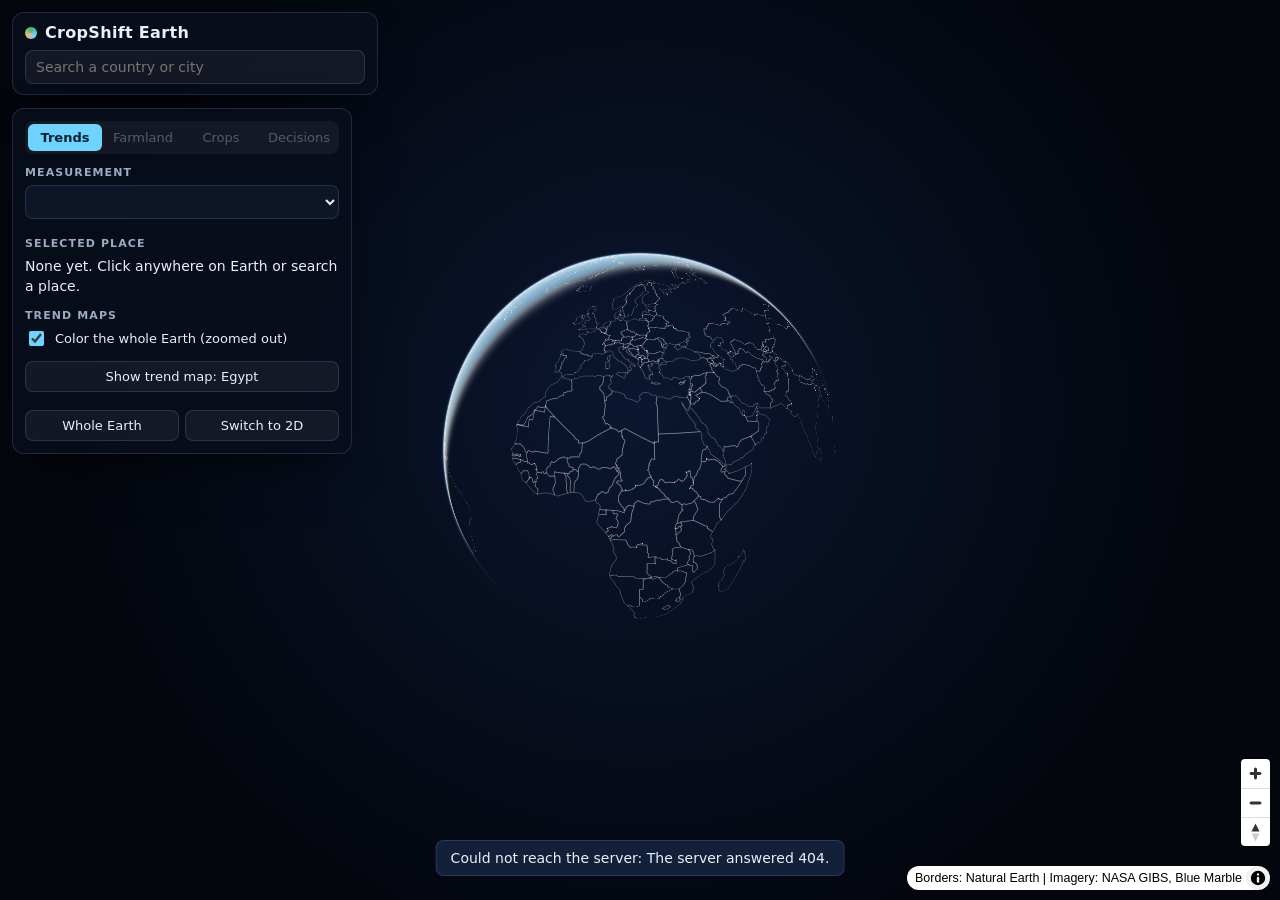
==== app/index.html @ 69df0ec7 "Follow the team plan: trend maps for any country and the whole Earth Contract v0.3 DRAFT (for lane A" ====
<!doctype html>
<html lang="en">
<head>
  <meta charset="utf-8" />
  <meta name="viewport" content="width=device-width, initial-scale=1, viewport-fit=cover" />
  <title>CropShift Earth</title>
  <link rel="stylesheet" href="vendor/maplibre-gl.css" />
  <link rel="stylesheet" href="style.css" />
</head>
<body>
  <div id="globe" aria-label="Interactive globe"></div>

  <header id="topbar" class="glass">
    <div class="brand"><span class="mark" aria-hidden="true"></span>CropShift Earth</div>
    <div class="search">
      <label for="search-input" class="sr-only">Search a country or city</label>
      <input id="search-input" type="search" placeholder="Search a country or city" autocomplete="off" role="combobox"
             aria-expanded="false" aria-controls="search-list" />
      <ul id="search-list" role="listbox" hidden></ul>
    </div>
  </header>

  <aside id="sidebar" class="glass">
    <nav class="tabs" role="tablist" aria-label="Modes">
      <button role="tab" aria-selected="true" id="tab-trends">Trends</button>
      <button role="tab" aria-selected="false" disabled title="Coming soon">Farmland</button>
      <button role="tab" aria-selected="false" disabled title="Coming soon">Crops</button>
      <button role="tab" aria-selected="false" disabled title="Coming soon">Decisions</button>
    </nav>

    <section class="block">
      <label for="var-select" class="label">Measurement</label>
      <select id="var-select"></select>
      <p id="var-definition" class="definition"></p>
    </section>

    <section class="block">
      <div class="label">Selected place</div>
      <p id="selection-text" class="selection">None yet. Click anywhere on Earth or search a place.</p>
    </section>

    <section class="block">
      <div class="label">Trend maps</div>
      <label class="check"><input type="checkbox" id="world-toggle" checked /> Color the whole Earth (zoomed out)</label>
      <p id="world-note" class="note"></p>
      <button id="region-toggle" class="btn wide">Show trend map: Egypt</button>
      <p id="region-note" class="note"></p>
      <div id="legend" hidden></div>
    </section>

    <div class="toolbar">
      <button id="btn-home" class="btn">Whole Earth</button>
      <button id="btn-proj" class="btn">Switch to 2D</button>
    </div>
  </aside>

  <section id="panel" class="glass" aria-live="polite" hidden></section>

  <div id="toast" role="status" hidden></div>

  <script src="vendor/maplibre-gl.js"></script>
  <script src="vendor/plotly.min.js"></script>
  <script src="vendor/polygon-clipping.umd.min.js"></script>
  <script type="module" src="js/main.js"></script>
</body>
</html>
---- app/vendor/maplibre-gl.css ----
.maplibregl-map{font:12px/20px Helvetica Neue,Arial,Helvetica,sans-serif;overflow:hidden;position:relative;-webkit-tap-highlight-color:rgb(0 0 0/0)}.maplibregl-canvas{left:0;position:absolute;top:0}.maplibregl-map:fullscreen{height:100%;width:100%}.maplibregl-ctrl-group button.maplibregl-ctrl-compass{touch-action:none}.maplibregl-canvas-container.maplibregl-interactive,.maplibregl-ctrl-group button.maplibregl-ctrl-compass{cursor:grab;-webkit-user-select:none;-moz-user-select:none;user-select:none}.maplibregl-canvas-container.maplibregl-interactive.maplibregl-track-pointer{cursor:pointer}.maplibregl-canvas-container.maplibregl-interactive:active,.maplibregl-ctrl-group button.maplibregl-ctrl-compass:active{cursor:grabbing}.maplibregl-canvas-container.maplibregl-touch-zoom-rotate,.maplibregl-canvas-container.maplibregl-touch-zoom-rotate .maplibregl-canvas{touch-action:pan-x pan-y}.maplibregl-canvas-container.maplibregl-touch-drag-pan,.maplibregl-canvas-container.maplibregl-touch-drag-pan .maplibregl-canvas{touch-action:pinch-zoom}.maplibregl-canvas-container.maplibregl-touch-zoom-rotate.maplibregl-touch-drag-pan,.maplibregl-canvas-container.maplibregl-touch-zoom-rotate.maplibregl-touch-drag-pan .maplibregl-canvas{touch-action:none}.maplibregl-canvas-container.maplibregl-touch-drag-pan.maplibregl-cooperative-gestures,.maplibregl-canvas-container.maplibregl-touch-drag-pan.maplibregl-cooperative-gestures .maplibregl-canvas{touch-action:pan-x pan-y}.maplibregl-ctrl-bottom-left,.maplibregl-ctrl-bottom-right,.maplibregl-ctrl-top-left,.maplibregl-ctrl-top-right{pointer-events:none;position:absolute;z-index:2}.maplibregl-ctrl-top-left{left:0;top:0}.maplibregl-ctrl-top-right{right:0;top:0}.maplibregl-ctrl-bottom-left{bottom:0;left:0}.maplibregl-ctrl-bottom-right{bottom:0;right:0}.maplibregl-ctrl{clear:both;pointer-events:auto;transform:translate(0)}.maplibregl-ctrl-top-left .maplibregl-ctrl{float:left;margin:10px 0 0 10px}.maplibregl-ctrl-top-right .maplibregl-ctrl{float:right;margin:10px 10px 0 0}.maplibregl-ctrl-bottom-left .maplibregl-ctrl{float:left;margin:0 0 10px 10px}.maplibregl-ctrl-bottom-right .maplibregl-ctrl{float:right;margin:0 10px 10px 0}.maplibregl-ctrl-group{background:#fff;border-radius:4px}.maplibregl-ctrl-group:not(:empty){box-shadow:0 0 0 2px rgba(0,0,0,.1)}@media (forced-colors:active){.maplibregl-ctrl-group:not(:empty){box-shadow:0 0 0 2px ButtonText}}.maplibregl-ctrl-group button{background-color:transparent;border:0;box-sizing:border-box;cursor:pointer;display:block;height:29px;outline:none;padding:0;width:29px}.maplibregl-ctrl-group button+button{border-top:1px solid #ddd}.maplibregl-ctrl button .maplibregl-ctrl-icon{background-position:50%;background-repeat:no-repeat;display:block;height:100%;width:100%}@media (forced-colors:active){.maplibregl-ctrl-icon{background-color:transparent}.maplibregl-ctrl-group button+button{border-top:1px solid ButtonText}}.maplibregl-ctrl button::-moz-focus-inner{border:0;padding:0}.maplibregl-ctrl-attrib-button:focus,.maplibregl-ctrl-group button:focus{box-shadow:0 0 2px 2px #0096ff}.maplibregl-ctrl button:disabled{cursor:not-allowed}.maplibregl-ctrl button:disabled .maplibregl-ctrl-icon{opacity:.25}@media (hover:hover){.maplibregl-ctrl button:not(:disabled):hover{background-color:rgb(0 0 0/5%)}}.maplibregl-ctrl button:not(:disabled):active{background-color:rgb(0 0 0/5%)}.maplibregl-ctrl-group button:focus:focus-visible{box-shadow:0 0 2px 2px #0096ff}.maplibregl-ctrl-group button:focus:not(:focus-visible){box-shadow:none}.maplibregl-ctrl-group button:focus:first-child{border-radius:4px 4px 0 0}.maplibregl-ctrl-group button:focus:last-child{border-radius:0 0 4px 4px}.maplibregl-ctrl-group button:focus:only-child{border-radius:inherit}.maplibregl-ctrl button.maplibregl-ctrl-zoom-out .maplibregl-ctrl-icon{background-image:url("data:image/svg+xml;charset=utf-8,%3Csvg xmlns='http://www.w3.org/2000/svg' width='29' height='29' fill='%23333' viewBox='0 0 29 29'%3E%3Cpath d='M10 13c-.75 0-1.5.75-1.5 1.5S9.25 16 10 16h9c.75 0 1.5-.75 1.5-1.5S19.75 13 19 13z'/%3E%3C/svg%3E")}.maplibregl-ctrl button.maplibregl-ctrl-zoom-in .maplibregl-ctrl-icon{background-image:url("data:image/svg+xml;charset=utf-8,%3Csvg xmlns='http://www.w3.org/2000/svg' width='29' height='29' fill='%23333' viewBox='0 0 29 29'%3E%3Cpath d='M14.5 8.5c-.75 0-1.5.75-1.5 1.5v3h-3c-.75 0-1.5.75-1.5 1.5S9.25 16 10 16h3v3c0 .75.75 1.5 1.5 1.5S16 19.75 16 19v-3h3c.75 0 1.5-.75 1.5-1.5S19.75 13 19 13h-3v-3c0-.75-.75-1.5-1.5-1.5'/%3E%3C/svg%3E")}@media (forced-colors:active){.maplibregl-ctrl button.maplibregl-ctrl-zoom-out .maplibregl-ctrl-icon{background-image:url("data:image/svg+xml;charset=utf-8,%3Csvg xmlns='http://www.w3.org/2000/svg' width='29' height='29' fill='%23fff' viewBox='0 0 29 29'%3E%3Cpath d='M10 13c-.75 0-1.5.75-1.5 1.5S9.25 16 10 16h9c.75 0 1.5-.75 1.5-1.5S19.75 13 19 13z'/%3E%3C/svg%3E")}.maplibregl-ctrl button.maplibregl-ctrl-zoom-in .maplibregl-ctrl-icon{background-image:url("data:image/svg+xml;charset=utf-8,%3Csvg xmlns='http://www.w3.org/2000/svg' width='29' height='29' fill='%23fff' viewBox='0 0 29 29'%3E%3Cpath d='M14.5 8.5c-.75 0-1.5.75-1.5 1.5v3h-3c-.75 0-1.5.75-1.5 1.5S9.25 16 10 16h3v3c0 .75.75 1.5 1.5 1.5S16 19.75 16 19v-3h3c.75 0 1.5-.75 1.5-1.5S19.75 13 19 13h-3v-3c0-.75-.75-1.5-1.5-1.5'/%3E%3C/svg%3E")}}@media (forced-colors:active) and (prefers-color-scheme:light){.maplibregl-ctrl button.maplibregl-ctrl-zoom-out .maplibregl-ctrl-icon{background-image:url("data:image/svg+xml;charset=utf-8,%3Csvg xmlns='http://www.w3.org/2000/svg' width='29' height='29' viewBox='0 0 29 29'%3E%3Cpath d='M10 13c-.75 0-1.5.75-1.5 1.5S9.25 16 10 16h9c.75 0 1.5-.75 1.5-1.5S19.75 13 19 13z'/%3E%3C/svg%3E")}.maplibregl-ctrl button.maplibregl-ctrl-zoom-in .maplibregl-ctrl-icon{background-image:url("data:image/svg+xml;charset=utf-8,%3Csvg xmlns='http://www.w3.org/2000/svg' width='29' height='29' viewBox='0 0 29 29'%3E%3Cpath d='M14.5 8.5c-.75 0-1.5.75-1.5 1.5v3h-3c-.75 0-1.5.75-1.5 1.5S9.25 16 10 16h3v3c0 .75.75 1.5 1.5 1.5S16 19.75 16 19v-3h3c.75 0 1.5-.75 1.5-1.5S19.75 13 19 13h-3v-3c0-.75-.75-1.5-1.5-1.5'/%3E%3C/svg%3E")}}.maplibregl-ctrl button.maplibregl-ctrl-fullscreen .maplibregl-ctrl-icon{background-image:url("data:image/svg+xml;charset=utf-8,%3Csvg xmlns='http://www.w3.org/2000/svg' width='29' height='29' fill='%23333' viewBox='0 0 29 29'%3E%3Cpath d='M24 16v5.5c0 1.75-.75 2.5-2.5 2.5H16v-1l3-1.5-4-5.5 1-1 5.5 4 1.5-3zM6 16l1.5 3 5.5-4 1 1-4 5.5 3 1.5v1H7.5C5.75 24 5 23.25 5 21.5V16zm7-11v1l-3 1.5 4 5.5-1 1-5.5-4L6 13H5V7.5C5 5.75 5.75 5 7.5 5zm11 2.5c0-1.75-.75-2.5-2.5-2.5H16v1l3 1.5-4 5.5 1 1 5.5-4 1.5 3h1z'/%3E%3C/svg%3E")}.maplibregl-ctrl button.maplibregl-ctrl-shrink .maplibregl-ctrl-icon{background-image:url("data:image/svg+xml;charset=utf-8,%3Csvg xmlns='http://www.w3.org/2000/svg' width='29' height='29' viewBox='0 0 29 29'%3E%3Cpath d='M18.5 16c-1.75 0-2.5.75-2.5 2.5V24h1l1.5-3 5.5 4 1-1-4-5.5 3-1.5v-1zM13 18.5c0-1.75-.75-2.5-2.5-2.5H5v1l3 1.5L4 24l1 1 5.5-4 1.5 3h1zm3-8c0 1.75.75 2.5 2.5 2.5H24v-1l-3-1.5L25 5l-1-1-5.5 4L17 5h-1zM10.5 13c1.75 0 2.5-.75 2.5-2.5V5h-1l-1.5 3L5 4 4 5l4 5.5L5 12v1z'/%3E%3C/svg%3E")}@media (forced-colors:active){.maplibregl-ctrl button.maplibregl-ctrl-fullscreen .maplibregl-ctrl-icon{background-image:url("data:image/svg+xml;charset=utf-8,%3Csvg xmlns='http://www.w3.org/2000/svg' width='29' height='29' fill='%23fff' viewBox='0 0 29 29'%3E%3Cpath d='M24 16v5.5c0 1.75-.75 2.5-2.5 2.5H16v-1l3-1.5-4-5.5 1-1 5.5 4 1.5-3zM6 16l1.5 3 5.5-4 1 1-4 5.5 3 1.5v1H7.5C5.75 24 5 23.25 5 21.5V16zm7-11v1l-3 1.5 4 5.5-1 1-5.5-4L6 13H5V7.5C5 5.75 5.75 5 7.5 5zm11 2.5c0-1.75-.75-2.5-2.5-2.5H16v1l3 1.5-4 5.5 1 1 5.5-4 1.5 3h1z'/%3E%3C/svg%3E")}.maplibregl-ctrl button.maplibregl-ctrl-shrink .maplibregl-ctrl-icon{background-image:url("data:image/svg+xml;charset=utf-8,%3Csvg xmlns='http://www.w3.org/2000/svg' width='29' height='29' fill='%23fff' viewBox='0 0 29 29'%3E%3Cpath d='M18.5 16c-1.75 0-2.5.75-2.5 2.5V24h1l1.5-3 5.5 4 1-1-4-5.5 3-1.5v-1zM13 18.5c0-1.75-.75-2.5-2.5-2.5H5v1l3 1.5L4 24l1 1 5.5-4 1.5 3h1zm3-8c0 1.75.75 2.5 2.5 2.5H24v-1l-3-1.5L25 5l-1-1-5.5 4L17 5h-1zM10.5 13c1.75 0 2.5-.75 2.5-2.5V5h-1l-1.5 3L5 4 4 5l4 5.5L5 12v1z'/%3E%3C/svg%3E")}}@media (forced-colors:active) and (prefers-color-scheme:light){.maplibregl-ctrl button.maplibregl-ctrl-fullscreen .maplibregl-ctrl-icon{background-image:url("data:image/svg+xml;charset=utf-8,%3Csvg xmlns='http://www.w3.org/2000/svg' width='29' height='29' viewBox='0 0 29 29'%3E%3Cpath d='M24 16v5.5c0 1.75-.75 2.5-2.5 2.5H16v-1l3-1.5-4-5.5 1-1 5.5 4 1.5-3zM6 16l1.5 3 5.5-4 1 1-4 5.5 3 1.5v1H7.5C5.75 24 5 23.25 5 21.5V16zm7-11v1l-3 1.5 4 5.5-1 1-5.5-4L6 13H5V7.5C5 5.75 5.75 5 7.5 5zm11 2.5c0-1.75-.75-2.5-2.5-2.5H16v1l3 1.5-4 5.5 1 1 5.5-4 1.5 3h1z'/%3E%3C/svg%3E")}.maplibregl-ctrl button.maplibregl-ctrl-shrink .maplibregl-ctrl-icon{background-image:url("data:image/svg+xml;charset=utf-8,%3Csvg xmlns='http://www.w3.org/2000/svg' width='29' height='29' viewBox='0 0 29 29'%3E%3Cpath d='M18.5 16c-1.75 0-2.5.75-2.5 2.5V24h1l1.5-3 5.5 4 1-1-4-5.5 3-1.5v-1zM13 18.5c0-1.75-.75-2.5-2.5-2.5H5v1l3 1.5L4 24l1 1 5.5-4 1.5 3h1zm3-8c0 1.75.75 2.5 2.5 2.5H24v-1l-3-1.5L25 5l-1-1-5.5 4L17 5h-1zM10.5 13c1.75 0 2.5-.75 2.5-2.5V5h-1l-1.5 3L5 4 4 5l4 5.5L5 12v1z'/%3E%3C/svg%3E")}}.maplibregl-ctrl button.maplibregl-ctrl-compass .maplibregl-ctrl-icon{background-image:url("data:image/svg+xml;charset=utf-8,%3Csvg xmlns='http://www.w3.org/2000/svg' width='29' height='29' fill='%23333' viewBox='0 0 29 29'%3E%3Cpath d='m10.5 14 4-8 4 8z'/%3E%3Cpath fill='%23ccc' d='m10.5 16 4 8 4-8z'/%3E%3C/svg%3E")}@media (forced-colors:active){.maplibregl-ctrl button.maplibregl-ctrl-compass .maplibregl-ctrl-icon{background-image:url("data:image/svg+xml;charset=utf-8,%3Csvg xmlns='http://www.w3.org/2000/svg' width='29' height='29' fill='%23fff' viewBox='0 0 29 29'%3E%3Cpath d='m10.5 14 4-8 4 8z'/%3E%3Cpath fill='%23ccc' d='m10.5 16 4 8 4-8z'/%3E%3C/svg%3E")}}@media (forced-colors:active) and (prefers-color-scheme:light){.maplibregl-ctrl button.maplibregl-ctrl-compass .maplibregl-ctrl-icon{background-image:url("data:image/svg+xml;charset=utf-8,%3Csvg xmlns='http://www.w3.org/2000/svg' width='29' height='29' viewBox='0 0 29 29'%3E%3Cpath d='m10.5 14 4-8 4 8z'/%3E%3Cpath fill='%23ccc' d='m10.5 16 4 8 4-8z'/%3E%3C/svg%3E")}}.maplibregl-ctrl button.maplibregl-ctrl-globe .maplibregl-ctrl-icon{background-image:url("data:image/svg+xml;charset=utf-8,%3Csvg xmlns='http://www.w3.org/2000/svg' width='22' height='22' fill='none' stroke='%23333' viewBox='0 0 22 22'%3E%3Ccircle cx='11' cy='11' r='8.5'/%3E%3Cpath d='M17.5 11c0 4.819-3.02 8.5-6.5 8.5S4.5 15.819 4.5 11 7.52 2.5 11 2.5s6.5 3.681 6.5 8.5Z'/%3E%3Cpath d='M13.5 11c0 2.447-.331 4.64-.853 6.206-.262.785-.562 1.384-.872 1.777-.314.399-.58.517-.775.517s-.461-.118-.775-.517c-.31-.393-.61-.992-.872-1.777C8.831 15.64 8.5 13.446 8.5 11s.331-4.64.853-6.206c.262-.785.562-1.384.872-1.777.314-.399.58-.517.775-.517s.461.118.775.517c.31.393.61.992.872 1.777.522 1.565.853 3.76.853 6.206Z'/%3E%3Cpath d='M11 7.5c-1.909 0-3.622-.166-4.845-.428-.616-.132-1.08-.283-1.379-.434a1.3 1.3 0 0 1-.224-.138q.07-.058.224-.138c.299-.151.763-.302 1.379-.434C7.378 5.666 9.091 5.5 11 5.5s3.622.166 4.845.428c.616.132 1.08.283 1.379.434.105.053.177.1.224.138q-.07.058-.224.138c-.299.151-.763.302-1.379.434-1.223.262-2.936.428-4.845.428ZM4.486 6.436ZM11 16.5c-1.909 0-3.622-.166-4.845-.428-.616-.132-1.08-.283-1.379-.434a1.3 1.3 0 0 1-.224-.138 1.3 1.3 0 0 1 .224-.138c.299-.151.763-.302 1.379-.434C7.378 14.666 9.091 14.5 11 14.5s3.622.166 4.845.428c.616.132 1.08.283 1.379.434.105.053.177.1.224.138a1.3 1.3 0 0 1-.224.138c-.299.151-.763.302-1.379.434-1.223.262-2.936.428-4.845.428Zm-6.514-1.064ZM11 12.5c-2.46 0-4.672-.222-6.255-.574-.796-.177-1.406-.38-1.805-.59a1.5 1.5 0 0 1-.39-.272.3.3 0 0 1-.047-.064.3.3 0 0 1 .048-.064c.066-.073.189-.167.389-.272.399-.21 1.009-.413 1.805-.59C6.328 9.722 8.54 9.5 11 9.5s4.672.222 6.256.574c.795.177 1.405.38 1.804.59.2.105.323.2.39.272a.3.3 0 0 1 .047.064.3.3 0 0 1-.048.064 1.4 1.4 0 0 1-.389.272c-.399.21-1.009.413-1.804.59-1.584.352-3.796.574-6.256.574Zm-8.501-1.51v.002zm0 .018v.002zm17.002.002v-.002zm0-.018v-.002z'/%3E%3C/svg%3E")}.maplibregl-ctrl button.maplibregl-ctrl-globe-enabled .maplibregl-ctrl-icon{background-image:url("data:image/svg+xml;charset=utf-8,%3Csvg xmlns='http://www.w3.org/2000/svg' width='22' height='22' fill='none' stroke='%2333b5e5' viewBox='0 0 22 22'%3E%3Ccircle cx='11' cy='11' r='8.5'/%3E%3Cpath d='M17.5 11c0 4.819-3.02 8.5-6.5 8.5S4.5 15.819 4.5 11 7.52 2.5 11 2.5s6.5 3.681 6.5 8.5Z'/%3E%3Cpath d='M13.5 11c0 2.447-.331 4.64-.853 6.206-.262.785-.562 1.384-.872 1.777-.314.399-.58.517-.775.517s-.461-.118-.775-.517c-.31-.393-.61-.992-.872-1.777C8.831 15.64 8.5 13.446 8.5 11s.331-4.64.853-6.206c.262-.785.562-1.384.872-1.777.314-.399.58-.517.775-.517s.461.118.775.517c.31.393.61.992.872 1.777.522 1.565.853 3.76.853 6.206Z'/%3E%3Cpath d='M11 7.5c-1.909 0-3.622-.166-4.845-.428-.616-.132-1.08-.283-1.379-.434a1.3 1.3 0 0 1-.224-.138q.07-.058.224-.138c.299-.151.763-.302 1.379-.434C7.378 5.666 9.091 5.5 11 5.5s3.622.166 4.845.428c.616.132 1.08.283 1.379.434.105.053.177.1.224.138q-.07.058-.224.138c-.299.151-.763.302-1.379.434-1.223.262-2.936.428-4.845.428ZM4.486 6.436ZM11 16.5c-1.909 0-3.622-.166-4.845-.428-.616-.132-1.08-.283-1.379-.434a1.3 1.3 0 0 1-.224-.138 1.3 1.3 0 0 1 .224-.138c.299-.151.763-.302 1.379-.434C7.378 14.666 9.091 14.5 11 14.5s3.622.166 4.845.428c.616.132 1.08.283 1.379.434.105.053.177.1.224.138a1.3 1.3 0 0 1-.224.138c-.299.151-.763.302-1.379.434-1.223.262-2.936.428-4.845.428Zm-6.514-1.064ZM11 12.5c-2.46 0-4.672-.222-6.255-.574-.796-.177-1.406-.38-1.805-.59a1.5 1.5 0 0 1-.39-.272.3.3 0 0 1-.047-.064.3.3 0 0 1 .048-.064c.066-.073.189-.167.389-.272.399-.21 1.009-.413 1.805-.59C6.328 9.722 8.54 9.5 11 9.5s4.672.222 6.256.574c.795.177 1.405.38 1.804.59.2.105.323.2.39.272a.3.3 0 0 1 .047.064.3.3 0 0 1-.048.064 1.4 1.4 0 0 1-.389.272c-.399.21-1.009.413-1.804.59-1.584.352-3.796.574-6.256.574Zm-8.501-1.51v.002zm0 .018v.002zm17.002.002v-.002zm0-.018v-.002z'/%3E%3C/svg%3E")}.maplibregl-ctrl button.maplibregl-ctrl-terrain .maplibregl-ctrl-icon{background-image:url("data:image/svg+xml;charset=utf-8,%3Csvg xmlns='http://www.w3.org/2000/svg' width='22' height='22' fill='%23333' viewBox='0 0 22 22'%3E%3Cpath d='m1.754 13.406 4.453-4.851 3.09 3.09 3.281 3.277.969-.969-3.309-3.312 3.844-4.121 6.148 6.886h1.082v-.855l-7.207-8.07-4.84 5.187L6.169 6.57l-5.48 5.965v.871ZM.688 16.844h20.625v1.375H.688Zm0 0'/%3E%3C/svg%3E")}.maplibregl-ctrl button.maplibregl-ctrl-terrain-enabled .maplibregl-ctrl-icon{background-image:url("data:image/svg+xml;charset=utf-8,%3Csvg xmlns='http://www.w3.org/2000/svg' width='22' height='22' fill='%2333b5e5' viewBox='0 0 22 22'%3E%3Cpath d='m1.754 13.406 4.453-4.851 3.09 3.09 3.281 3.277.969-.969-3.309-3.312 3.844-4.121 6.148 6.886h1.082v-.855l-7.207-8.07-4.84 5.187L6.169 6.57l-5.48 5.965v.871ZM.688 16.844h20.625v1.375H.688Zm0 0'/%3E%3C/svg%3E")}.maplibregl-ctrl button.maplibregl-ctrl-geolocate .maplibregl-ctrl-icon{background-image:url("data:image/svg+xml;charset=utf-8,%3Csvg xmlns='http://www.w3.org/2000/svg' width='29' height='29' fill='%23333' viewBox='0 0 20 20'%3E%3Cpath d='M10 4C9 4 9 5 9 5v.1A5 5 0 0 0 5.1 9H5s-1 0-1 1 1 1 1 1h.1A5 5 0 0 0 9 14.9v.1s0 1 1 1 1-1 1-1v-.1a5 5 0 0 0 3.9-3.9h.1s1 0 1-1-1-1-1-1h-.1A5 5 0 0 0 11 5.1V5s0-1-1-1m0 2.5a3.5 3.5 0 1 1 0 7 3.5 3.5 0 1 1 0-7'/%3E%3Ccircle cx='10' cy='10' r='2'/%3E%3C/svg%3E")}.maplibregl-ctrl button.maplibregl-ctrl-geolocate:disabled .maplibregl-ctrl-icon{background-image:url("data:image/svg+xml;charset=utf-8,%3Csvg xmlns='http://www.w3.org/2000/svg' width='29' height='29' fill='%23aaa' viewBox='0 0 20 20'%3E%3Cpath d='M10 4C9 4 9 5 9 5v.1A5 5 0 0 0 5.1 9H5s-1 0-1 1 1 1 1 1h.1A5 5 0 0 0 9 14.9v.1s0 1 1 1 1-1 1-1v-.1a5 5 0 0 0 3.9-3.9h.1s1 0 1-1-1-1-1-1h-.1A5 5 0 0 0 11 5.1V5s0-1-1-1m0 2.5a3.5 3.5 0 1 1 0 7 3.5 3.5 0 1 1 0-7'/%3E%3Ccircle cx='10' cy='10' r='2'/%3E%3Cpath fill='red' d='m14 5 1 1-9 9-1-1z'/%3E%3C/svg%3E")}.maplibregl-ctrl button.maplibregl-ctrl-geolocate.maplibregl-ctrl-geolocate-active .maplibregl-ctrl-icon{background-image:url("data:image/svg+xml;charset=utf-8,%3Csvg xmlns='http://www.w3.org/2000/svg' width='29' height='29' fill='%2333b5e5' viewBox='0 0 20 20'%3E%3Cpath d='M10 4C9 4 9 5 9 5v.1A5 5 0 0 0 5.1 9H5s-1 0-1 1 1 1 1 1h.1A5 5 0 0 0 9 14.9v.1s0 1 1 1 1-1 1-1v-.1a5 5 0 0 0 3.9-3.9h.1s1 0 1-1-1-1-1-1h-.1A5 5 0 0 0 11 5.1V5s0-1-1-1m0 2.5a3.5 3.5 0 1 1 0 7 3.5 3.5 0 1 1 0-7'/%3E%3Ccircle cx='10' cy='10' r='2'/%3E%3C/svg%3E")}.maplibregl-ctrl button.maplibregl-ctrl-geolocate.maplibregl-ctrl-geolocate-active-error .maplibregl-ctrl-icon{background-image:url("data:image/svg+xml;charset=utf-8,%3Csvg xmlns='http://www.w3.org/2000/svg' width='29' height='29' fill='%23e58978' viewBox='0 0 20 20'%3E%3Cpath d='M10 4C9 4 9 5 9 5v.1A5 5 0 0 0 5.1 9H5s-1 0-1 1 1 1 1 1h.1A5 5 0 0 0 9 14.9v.1s0 1 1 1 1-1 1-1v-.1a5 5 0 0 0 3.9-3.9h.1s1 0 1-1-1-1-1-1h-.1A5 5 0 0 0 11 5.1V5s0-1-1-1m0 2.5a3.5 3.5 0 1 1 0 7 3.5 3.5 0 1 1 0-7'/%3E%3Ccircle cx='10' cy='10' r='2'/%3E%3C/svg%3E")}.maplibregl-ctrl button.maplibregl-ctrl-geolocate.maplibregl-ctrl-geolocate-background .maplibregl-ctrl-icon{background-image:url("data:image/svg+xml;charset=utf-8,%3Csvg xmlns='http://www.w3.org/2000/svg' width='29' height='29' fill='%2333b5e5' viewBox='0 0 20 20'%3E%3Cpath d='M10 4C9 4 9 5 9 5v.1A5 5 0 0 0 5.1 9H5s-1 0-1 1 1 1 1 1h.1A5 5 0 0 0 9 14.9v.1s0 1 1 1 1-1 1-1v-.1a5 5 0 0 0 3.9-3.9h.1s1 0 1-1-1-1-1-1h-.1A5 5 0 0 0 11 5.1V5s0-1-1-1m0 2.5a3.5 3.5 0 1 1 0 7 3.5 3.5 0 1 1 0-7'/%3E%3C/svg%3E")}.maplibregl-ctrl button.maplibregl-ctrl-geolocate.maplibregl-ctrl-geolocate-background-error .maplibregl-ctrl-icon{background-image:url("data:image/svg+xml;charset=utf-8,%3Csvg xmlns='http://www.w3.org/2000/svg' width='29' height='29' fill='%23e54e33' viewBox='0 0 20 20'%3E%3Cpath d='M10 4C9 4 9 5 9 5v.1A5 5 0 0 0 5.1 9H5s-1 0-1 1 1 1 1 1h.1A5 5 0 0 0 9 14.9v.1s0 1 1 1 1-1 1-1v-.1a5 5 0 0 0 3.9-3.9h.1s1 0 1-1-1-1-1-1h-.1A5 5 0 0 0 11 5.1V5s0-1-1-1m0 2.5a3.5 3.5 0 1 1 0 7 3.5 3.5 0 1 1 0-7'/%3E%3C/svg%3E")}.maplibregl-ctrl button.maplibregl-ctrl-geolocate.maplibregl-ctrl-geolocate-waiting .maplibregl-ctrl-icon{animation:maplibregl-spin 2s linear infinite}@media (forced-colors:active){.maplibregl-ctrl button.maplibregl-ctrl-geolocate .maplibregl-ctrl-icon{background-image:url("data:image/svg+xml;charset=utf-8,%3Csvg xmlns='http://www.w3.org/2000/svg' width='29' height='29' fill='%23fff' viewBox='0 0 20 20'%3E%3Cpath d='M10 4C9 4 9 5 9 5v.1A5 5 0 0 0 5.1 9H5s-1 0-1 1 1 1 1 1h.1A5 5 0 0 0 9 14.9v.1s0 1 1 1 1-1 1-1v-.1a5 5 0 0 0 3.9-3.9h.1s1 0 1-1-1-1-1-1h-.1A5 5 0 0 0 11 5.1V5s0-1-1-1m0 2.5a3.5 3.5 0 1 1 0 7 3.5 3.5 0 1 1 0-7'/%3E%3Ccircle cx='10' cy='10' r='2'/%3E%3C/svg%3E")}.maplibregl-ctrl button.maplibregl-ctrl-geolocate:disabled .maplibregl-ctrl-icon{background-image:url("data:image/svg+xml;charset=utf-8,%3Csvg xmlns='http://www.w3.org/2000/svg' width='29' height='29' fill='%23999' viewBox='0 0 20 20'%3E%3Cpath d='M10 4C9 4 9 5 9 5v.1A5 5 0 0 0 5.1 9H5s-1 0-1 1 1 1 1 1h.1A5 5 0 0 0 9 14.9v.1s0 1 1 1 1-1 1-1v-.1a5 5 0 0 0 3.9-3.9h.1s1 0 1-1-1-1-1-1h-.1A5 5 0 0 0 11 5.1V5s0-1-1-1m0 2.5a3.5 3.5 0 1 1 0 7 3.5 3.5 0 1 1 0-7'/%3E%3Ccircle cx='10' cy='10' r='2'/%3E%3Cpath fill='red' d='m14 5 1 1-9 9-1-1z'/%3E%3C/svg%3E")}.maplibregl-ctrl button.maplibregl-ctrl-geolocate.maplibregl-ctrl-geolocate-active .maplibregl-ctrl-icon{background-image:url("data:image/svg+xml;charset=utf-8,%3Csvg xmlns='http://www.w3.org/2000/svg' width='29' height='29' fill='%2333b5e5' viewBox='0 0 20 20'%3E%3Cpath d='M10 4C9 4 9 5 9 5v.1A5 5 0 0 0 5.1 9H5s-1 0-1 1 1 1 1 1h.1A5 5 0 0 0 9 14.9v.1s0 1 1 1 1-1 1-1v-.1a5 5 0 0 0 3.9-3.9h.1s1 0 1-1-1-1-1-1h-.1A5 5 0 0 0 11 5.1V5s0-1-1-1m0 2.5a3.5 3.5 0 1 1 0 7 3.5 3.5 0 1 1 0-7'/%3E%3Ccircle cx='10' cy='10' r='2'/%3E%3C/svg%3E")}.maplibregl-ctrl button.maplibregl-ctrl-geolocate.maplibregl-ctrl-geolocate-active-error .maplibregl-ctrl-icon{background-image:url("data:image/svg+xml;charset=utf-8,%3Csvg xmlns='http://www.w3.org/2000/svg' width='29' height='29' fill='%23e58978' viewBox='0 0 20 20'%3E%3Cpath d='M10 4C9 4 9 5 9 5v.1A5 5 0 0 0 5.1 9H5s-1 0-1 1 1 1 1 1h.1A5 5 0 0 0 9 14.9v.1s0 1 1 1 1-1 1-1v-.1a5 5 0 0 0 3.9-3.9h.1s1 0 1-1-1-1-1-1h-.1A5 5 0 0 0 11 5.1V5s0-1-1-1m0 2.5a3.5 3.5 0 1 1 0 7 3.5 3.5 0 1 1 0-7'/%3E%3Ccircle cx='10' cy='10' r='2'/%3E%3C/svg%3E")}.maplibregl-ctrl button.maplibregl-ctrl-geolocate.maplibregl-ctrl-geolocate-background .maplibregl-ctrl-icon{background-image:url("data:image/svg+xml;charset=utf-8,%3Csvg xmlns='http://www.w3.org/2000/svg' width='29' height='29' fill='%2333b5e5' viewBox='0 0 20 20'%3E%3Cpath d='M10 4C9 4 9 5 9 5v.1A5 5 0 0 0 5.1 9H5s-1 0-1 1 1 1 1 1h.1A5 5 0 0 0 9 14.9v.1s0 1 1 1 1-1 1-1v-.1a5 5 0 0 0 3.9-3.9h.1s1 0 1-1-1-1-1-1h-.1A5 5 0 0 0 11 5.1V5s0-1-1-1m0 2.5a3.5 3.5 0 1 1 0 7 3.5 3.5 0 1 1 0-7'/%3E%3C/svg%3E")}.maplibregl-ctrl button.maplibregl-ctrl-geolocate.maplibregl-ctrl-geolocate-background-error .maplibregl-ctrl-icon{background-image:url("data:image/svg+xml;charset=utf-8,%3Csvg xmlns='http://www.w3.org/2000/svg' width='29' height='29' fill='%23e54e33' viewBox='0 0 20 20'%3E%3Cpath d='M10 4C9 4 9 5 9 5v.1A5 5 0 0 0 5.1 9H5s-1 0-1 1 1 1 1 1h.1A5 5 0 0 0 9 14.9v.1s0 1 1 1 1-1 1-1v-.1a5 5 0 0 0 3.9-3.9h.1s1 0 1-1-1-1-1-1h-.1A5 5 0 0 0 11 5.1V5s0-1-1-1m0 2.5a3.5 3.5 0 1 1 0 7 3.5 3.5 0 1 1 0-7'/%3E%3C/svg%3E")}}@media (forced-colors:active) and (prefers-color-scheme:light){.maplibregl-ctrl button.maplibregl-ctrl-geolocate .maplibregl-ctrl-icon{background-image:url("data:image/svg+xml;charset=utf-8,%3Csvg xmlns='http://www.w3.org/2000/svg' width='29' height='29' viewBox='0 0 20 20'%3E%3Cpath d='M10 4C9 4 9 5 9 5v.1A5 5 0 0 0 5.1 9H5s-1 0-1 1 1 1 1 1h.1A5 5 0 0 0 9 14.9v.1s0 1 1 1 1-1 1-1v-.1a5 5 0 0 0 3.9-3.9h.1s1 0 1-1-1-1-1-1h-.1A5 5 0 0 0 11 5.1V5s0-1-1-1m0 2.5a3.5 3.5 0 1 1 0 7 3.5 3.5 0 1 1 0-7'/%3E%3Ccircle cx='10' cy='10' r='2'/%3E%3C/svg%3E")}.maplibregl-ctrl button.maplibregl-ctrl-geolocate:disabled .maplibregl-ctrl-icon{background-image:url("data:image/svg+xml;charset=utf-8,%3Csvg xmlns='http://www.w3.org/2000/svg' width='29' height='29' fill='%23666' viewBox='0 0 20 20'%3E%3Cpath d='M10 4C9 4 9 5 9 5v.1A5 5 0 0 0 5.1 9H5s-1 0-1 1 1 1 1 1h.1A5 5 0 0 0 9 14.9v.1s0 1 1 1 1-1 1-1v-.1a5 5 0 0 0 3.9-3.9h.1s1 0 1-1-1-1-1-1h-.1A5 5 0 0 0 11 5.1V5s0-1-1-1m0 2.5a3.5 3.5 0 1 1 0 7 3.5 3.5 0 1 1 0-7'/%3E%3Ccircle cx='10' cy='10' r='2'/%3E%3Cpath fill='red' d='m14 5 1 1-9 9-1-1z'/%3E%3C/svg%3E")}}@keyframes maplibregl-spin{0%{transform:rotate(0deg)}to{transform:rotate(1turn)}}a.maplibregl-ctrl-logo{background-image:url("data:image/svg+xml;charset=utf-8,%3Csvg xmlns='http://www.w3.org/2000/svg' width='88' height='23' fill='none'%3E%3Cpath fill='%23000' fill-opacity='.4' fill-rule='evenodd' d='M17.408 16.796h-1.827l2.501-12.095h.198l3.324 6.533.988 2.19.988-2.19 3.258-6.533h.181l2.6 12.095h-1.81l-1.218-5.644-.362-1.71-.658 1.71-2.929 5.644h-.098l-2.914-5.644-.757-1.71-.345 1.71zm1.958-3.42-.726 3.663a1.255 1.255 0 0 1-1.232 1.011h-1.827a1.255 1.255 0 0 1-1.229-1.509l2.501-12.095a1.255 1.255 0 0 1 1.23-1.001h.197a1.25 1.25 0 0 1 1.12.685l3.19 6.273 3.125-6.263a1.25 1.25 0 0 1 1.123-.695h.181a1.255 1.255 0 0 1 1.227.991l1.443 6.71a5 5 0 0 1 .314-.787l.009-.016a4.6 4.6 0 0 1 1.777-1.887c.782-.46 1.668-.667 2.611-.667a4.6 4.6 0 0 1 1.7.32l.306.134c.21-.16.474-.256.759-.256h1.694a1.255 1.255 0 0 1 1.212.925 1.255 1.255 0 0 1 1.212-.925h1.711c.284 0 .545.094.755.252.613-.3 1.312-.45 2.075-.45 1.356 0 2.557.445 3.482 1.4q.47.48.763 1.064V4.701a1.255 1.255 0 0 1 1.255-1.255h1.86A1.255 1.255 0 0 1 54.44 4.7v9.194h2.217c.19 0 .37.043.532.118v-4.77c0-.356.147-.678.385-.906a2.42 2.42 0 0 1-.682-1.71c0-.665.267-1.253.735-1.7a2.45 2.45 0 0 1 1.722-.674 2.43 2.43 0 0 1 1.705.675q.318.302.504.683V4.7a1.255 1.255 0 0 1 1.255-1.255h1.744A1.255 1.255 0 0 1 65.812 4.7v3.335a4.8 4.8 0 0 1 1.526-.246c.938 0 1.817.214 2.59.69a4.47 4.47 0 0 1 1.67 1.743v-.98a1.255 1.255 0 0 1 1.256-1.256h1.777c.233 0 .451.064.639.174a3.4 3.4 0 0 1 1.567-.372c.346 0 .861.02 1.285.232a1.25 1.25 0 0 1 .689 1.004 4.7 4.7 0 0 1 .853-.588c.795-.44 1.675-.647 2.61-.647 1.385 0 2.65.39 3.525 1.396.836.938 1.168 2.173 1.168 3.528q-.001.515-.056 1.051a1.255 1.255 0 0 1-.947 1.09l.408.952a1.255 1.255 0 0 1-.477 1.552c-.418.268-.92.463-1.458.612-.613.171-1.304.244-2.049.244-1.06 0-2.043-.207-2.886-.698l-.015-.008c-.798-.48-1.419-1.135-1.818-1.963l-.004-.008a5.8 5.8 0 0 1-.548-2.512q0-.429.053-.843a1.3 1.3 0 0 1-.333-.086l-.166-.004c-.223 0-.426.062-.643.228-.03.024-.142.139-.142.59v3.883a1.255 1.255 0 0 1-1.256 1.256h-1.777a1.255 1.255 0 0 1-1.256-1.256V15.69l-.032.057a4.8 4.8 0 0 1-1.86 1.833 5.04 5.04 0 0 1-2.484.634 4.5 4.5 0 0 1-1.935-.424 1.25 1.25 0 0 1-.764.258h-1.71a1.255 1.255 0 0 1-1.256-1.255V7.687a2.4 2.4 0 0 1-.428.625c.253.23.412.561.412.93v7.553a1.255 1.255 0 0 1-1.256 1.255h-1.843a1.25 1.25 0 0 1-.894-.373c-.228.23-.544.373-.894.373H51.32a1.255 1.255 0 0 1-1.256-1.255v-1.251l-.061.117a4.7 4.7 0 0 1-1.782 1.884 4.77 4.77 0 0 1-2.485.67 5.6 5.6 0 0 1-1.485-.188l.009 2.764a1.255 1.255 0 0 1-1.255 1.259h-1.729a1.255 1.255 0 0 1-1.255-1.255v-3.537a1.255 1.255 0 0 1-1.167.793h-1.679a1.25 1.25 0 0 1-.77-.263 4.5 4.5 0 0 1-1.945.429c-.885 0-1.724-.21-2.495-.632l-.017-.01a5 5 0 0 1-1.081-.836 1.255 1.255 0 0 1-1.254 1.312h-1.81a1.255 1.255 0 0 1-1.228-.99l-.782-3.625-2.044 3.939a1.25 1.25 0 0 1-1.115.676h-.098a1.25 1.25 0 0 1-1.116-.68l-2.061-3.994zM35.92 16.63l.207-.114.223-.15q.493-.356.735-.785l.061-.118.033 1.332h1.678V9.242h-1.694l-.033 1.267q-.133-.329-.526-.658l-.032-.028a3.2 3.2 0 0 0-.668-.428l-.27-.12a3.3 3.3 0 0 0-1.235-.23q-1.136-.001-1.974.493a3.36 3.36 0 0 0-1.3 1.382q-.445.89-.444 2.074 0 1.2.51 2.107a3.8 3.8 0 0 0 1.382 1.381 3.9 3.9 0 0 0 1.893.477q.795 0 1.455-.33zm-2.789-5.38q-.576.675-.575 1.762 0 1.102.559 1.794.576.675 1.645.675a2.25 2.25 0 0 0 .934-.19 2.2 2.2 0 0 0 .468-.29l.178-.161a2.2 2.2 0 0 0 .397-.561q.244-.5.244-1.15v-.115q0-.708-.296-1.267l-.043-.077a2.2 2.2 0 0 0-.633-.709l-.13-.086-.047-.028a2.1 2.1 0 0 0-1.073-.285q-1.052 0-1.629.692zm2.316 2.706c.163-.17.28-.407.28-.83v-.114c0-.292-.06-.508-.15-.68a.96.96 0 0 0-.353-.389.85.85 0 0 0-.464-.127c-.4 0-.56.114-.664.239l-.01.012c-.148.174-.275.45-.275.945 0 .506.122.801.27.99.097.11.266.224.68.224.303 0 .504-.09.687-.269zm7.545 1.705a2.6 2.6 0 0 0 .331.423q.319.33.755.548l.173.074q.65.255 1.49.255 1.02 0 1.844-.493a3.45 3.45 0 0 0 1.316-1.4q.493-.904.493-2.089 0-1.909-.988-2.913-.988-1.02-2.584-1.02-.898 0-1.575.347a3 3 0 0 0-.415.262l-.199.166a3.4 3.4 0 0 0-.64.82V9.242h-1.712v11.553h1.729l-.017-5.134zm.53-1.138q.206.29.48.5l.155.11.053.034q.51.296 1.119.297 1.07 0 1.645-.675.577-.69.576-1.762 0-1.119-.576-1.777-.558-.675-1.645-.675-.435 0-.835.16a2 2 0 0 0-.284.136 2 2 0 0 0-.363.254 2.2 2.2 0 0 0-.46.569l-.082.162a2.6 2.6 0 0 0-.213 1.072v.115q0 .707.296 1.267l.135.211zm.964-.818a1.1 1.1 0 0 0 .367.385.94.94 0 0 0 .476.118c.423 0 .59-.117.687-.23.159-.194.28-.478.28-.95 0-.53-.133-.8-.266-.952l-.021-.025c-.078-.094-.231-.221-.68-.221a1 1 0 0 0-.503.135l-.012.007a.86.86 0 0 0-.335.343c-.073.133-.132.324-.132.614v.115a1.4 1.4 0 0 0 .14.66zm15.7-6.222q.347-.346.346-.856a1.05 1.05 0 0 0-.345-.79 1.18 1.18 0 0 0-.84-.329q-.51 0-.855.33a1.05 1.05 0 0 0-.346.79q0 .51.346.855.345.346.856.346.51 0 .839-.346zm4.337 9.314.033-1.332q.191.403.59.747l.098.081a4 4 0 0 0 .316.224l.223.122a3.2 3.2 0 0 0 1.44.322 3.8 3.8 0 0 0 1.875-.477 3.5 3.5 0 0 0 1.382-1.366q.527-.89.526-2.09 0-1.184-.444-2.073a3.24 3.24 0 0 0-1.283-1.399q-.823-.51-1.942-.51a3.5 3.5 0 0 0-1.527.344l-.086.043-.165.09a3 3 0 0 0-.33.214q-.432.315-.656.707a2 2 0 0 0-.099.198l.082-1.283V4.701h-1.744v12.095zm.473-2.509a2.5 2.5 0 0 0 .566.7q.117.098.245.18l.144.08a2.1 2.1 0 0 0 .975.232q1.07 0 1.645-.675.576-.69.576-1.778 0-1.102-.576-1.777-.56-.691-1.645-.692a2.2 2.2 0 0 0-1.015.235q-.22.113-.415.282l-.15.142a2.1 2.1 0 0 0-.42.594q-.223.479-.223 1.1v.115q0 .705.293 1.26zm2.616-.293c.157-.191.28-.479.28-.967 0-.51-.13-.79-.276-.961l-.021-.026c-.082-.1-.232-.225-.67-.225a.87.87 0 0 0-.681.279l-.012.011c-.154.155-.274.38-.274.807v.115c0 .285.057.499.144.669a1.1 1.1 0 0 0 .367.405c.137.082.28.123.455.123.423 0 .59-.118.686-.23zm8.266-3.013q.345-.13.724-.14l.069-.002q.493 0 .642.099l.247-1.794q-.196-.099-.717-.099a2.3 2.3 0 0 0-.545.063 2 2 0 0 0-.411.148 2.2 2.2 0 0 0-.4.249 2.5 2.5 0 0 0-.485.499 2.7 2.7 0 0 0-.32.581l-.05.137v-1.48h-1.778v7.553h1.777v-3.884q0-.546.159-.943a1.5 1.5 0 0 1 .466-.636 2.5 2.5 0 0 1 .399-.253 2 2 0 0 1 .224-.099zm9.784 2.656.05-.922q0-1.743-.856-2.698-.838-.97-2.584-.97-1.119-.001-2.007.493a3.46 3.46 0 0 0-1.4 1.382q-.493.906-.493 2.106 0 1.07.428 1.975.428.89 1.332 1.432.906.526 2.255.526.973 0 1.668-.185l.044-.012.135-.04q.613-.184.984-.421l-.542-1.267q-.3.162-.642.274l-.297.087q-.51.131-1.3.131-.954 0-1.497-.444a1.6 1.6 0 0 1-.192-.193q-.366-.44-.512-1.234l-.004-.021zm-5.427-1.256-.003.022h3.752v-.138q-.011-.727-.288-1.118a1 1 0 0 0-.156-.176q-.46-.428-1.316-.428-.986 0-1.494.604-.379.45-.494 1.234zm-27.053 2.77V4.7h-1.86v12.095h5.333V15.15zm7.103-5.908v7.553h-1.843V9.242h1.843z'/%3E%3Cpath fill='%23fff' d='m19.63 11.151-.757-1.71-.345 1.71-1.12 5.644h-1.827L18.083 4.7h.197l3.325 6.533.988 2.19.988-2.19L26.839 4.7h.181l2.6 12.095h-1.81l-1.218-5.644-.362-1.71-.658 1.71-2.93 5.644h-.098l-2.913-5.644zm14.836 5.81q-1.02 0-1.893-.478a3.8 3.8 0 0 1-1.381-1.382q-.51-.906-.51-2.106 0-1.185.444-2.074a3.36 3.36 0 0 1 1.3-1.382q.839-.494 1.974-.494a3.3 3.3 0 0 1 1.234.231 3.3 3.3 0 0 1 .97.575q.396.33.527.659l.033-1.267h1.694v7.553H37.18l-.033-1.332q-.279.593-1.02 1.053a3.17 3.17 0 0 1-1.662.444zm.296-1.482q.938 0 1.58-.642.642-.66.642-1.711v-.115q0-.708-.296-1.267a2.2 2.2 0 0 0-.807-.872 2.1 2.1 0 0 0-1.119-.313q-1.053 0-1.629.692-.575.675-.575 1.76 0 1.103.559 1.795.577.675 1.645.675zm6.521-6.237h1.711v1.4q.906-1.597 2.83-1.597 1.596 0 2.584 1.02.988 1.005.988 2.914 0 1.185-.493 2.09a3.46 3.46 0 0 1-1.316 1.399 3.5 3.5 0 0 1-1.844.493q-.954 0-1.662-.329a2.67 2.67 0 0 1-1.086-.97l.017 5.134h-1.728zm4.048 6.22q1.07 0 1.645-.674.577-.69.576-1.762 0-1.119-.576-1.777-.558-.675-1.645-.675-.592 0-1.12.296-.51.28-.822.823-.296.527-.296 1.234v.115q0 .708.296 1.267.313.543.823.855.51.296 1.119.297z'/%3E%3Cpath fill='%23e1e3e9' d='M51.325 4.7h1.86v10.45h3.473v1.646h-5.333zm7.12 4.542h1.843v7.553h-1.843zm.905-1.415a1.16 1.16 0 0 1-.856-.346 1.17 1.17 0 0 1-.346-.856 1.05 1.05 0 0 1 .346-.79q.346-.329.856-.329.494 0 .839.33a1.05 1.05 0 0 1 .345.79 1.16 1.16 0 0 1-.345.855q-.33.346-.84.346zm7.875 9.133a3.17 3.17 0 0 1-1.662-.444q-.723-.46-1.004-1.053l-.033 1.332h-1.71V4.701h1.743v4.657l-.082 1.283q.279-.658 1.086-1.119a3.5 3.5 0 0 1 1.778-.477q1.119 0 1.942.51a3.24 3.24 0 0 1 1.283 1.4q.445.888.444 2.072 0 1.201-.526 2.09a3.5 3.5 0 0 1-1.382 1.366 3.8 3.8 0 0 1-1.876.477zm-.296-1.481q1.069 0 1.645-.675.577-.69.577-1.778 0-1.102-.577-1.776-.56-.691-1.645-.692a2.12 2.12 0 0 0-1.58.659q-.642.641-.642 1.694v.115q0 .71.296 1.267a2.4 2.4 0 0 0 .807.872 2.1 2.1 0 0 0 1.119.313zm5.927-6.237h1.777v1.481q.263-.757.856-1.217a2.14 2.14 0 0 1 1.349-.46q.527 0 .724.098l-.247 1.794q-.149-.099-.642-.099-.774 0-1.416.494-.626.493-.626 1.58v3.883h-1.777V9.242zm9.534 7.718q-1.35 0-2.255-.526-.904-.543-1.332-1.432a4.6 4.6 0 0 1-.428-1.975q0-1.2.493-2.106a3.46 3.46 0 0 1 1.4-1.382q.889-.495 2.007-.494 1.744 0 2.584.97.855.956.856 2.7 0 .444-.05.92h-5.43q.18 1.005.708 1.45.542.443 1.497.443.79 0 1.3-.131a4 4 0 0 0 .938-.362l.542 1.267q-.411.263-1.119.46-.708.198-1.711.197zm1.596-4.558q.016-1.02-.444-1.432-.46-.428-1.316-.428-1.728 0-1.991 1.86z'/%3E%3Cpath d='M5.074 15.948a.484.657 0 0 0-.486.659v1.84a.484.657 0 0 0 .486.659h4.101a.484.657 0 0 0 .486-.659v-1.84a.484.657 0 0 0-.486-.659zm3.56 1.16H5.617v.838h3.017z' style='fill:%23fff;fill-rule:evenodd;stroke-width:1.03600001'/%3E%3Cg style='stroke-width:1.12603545'%3E%3Cpath d='M-9.408-1.416c-3.833-.025-7.056 2.912-7.08 6.615-.02 3.08 1.653 4.832 3.107 6.268.903.892 1.721 1.74 2.32 2.902l-.525-.004c-.543-.003-.992.304-1.24.639a1.87 1.87 0 0 0-.362 1.121l-.011 1.877c-.003.402.104.787.347 1.125.244.338.688.653 1.23.656l4.142.028c.542.003.99-.306 1.238-.641a1.87 1.87 0 0 0 .363-1.121l.012-1.875a1.87 1.87 0 0 0-.348-1.127c-.243-.338-.688-.653-1.23-.656l-.518-.004c.597-1.145 1.425-1.983 2.348-2.87 1.473-1.414 3.18-3.149 3.2-6.226-.016-3.59-2.923-6.684-6.993-6.707m-.006 1.1v.002c3.274.02 5.92 2.532 5.9 5.6-.017 2.706-1.39 4.026-2.863 5.44-1.034.994-2.118 2.033-2.814 3.633-.018.041-.052.055-.075.065q-.013.004-.02.01a.34.34 0 0 1-.226.084.34.34 0 0 1-.224-.086l-.092-.077c-.699-1.615-1.768-2.669-2.781-3.67-1.454-1.435-2.797-2.762-2.78-5.478.02-3.067 2.7-5.545 5.975-5.523m-.02 2.826c-1.62-.01-2.944 1.315-2.955 2.96-.01 1.646 1.295 2.988 2.916 2.999h.002c1.621.01 2.943-1.316 2.953-2.961.011-1.646-1.294-2.988-2.916-2.998m-.005 1.1c1.017.006 1.829.83 1.822 1.89s-.83 1.874-1.848 1.867c-1.018-.006-1.829-.83-1.822-1.89s.83-1.874 1.848-1.868m-2.155 11.857 4.14.025c.271.002.49.305.487.676l-.013 1.875c-.003.37-.224.67-.495.668l-4.14-.025c-.27-.002-.487-.306-.485-.676l.012-1.875c.003-.37.224-.67.494-.668' style='color:%23000;font-style:normal;font-variant:normal;font-weight:400;font-stretch:normal;font-size:medium;line-height:normal;font-family:sans-serif;font-variant-ligatures:normal;font-variant-position:normal;font-variant-caps:normal;font-variant-numeric:normal;font-variant-alternates:normal;font-feature-settings:normal;text-indent:0;text-align:start;text-decoration:none;text-decoration-line:none;text-decoration-style:solid;text-decoration-color:%23000;letter-spacing:normal;word-spacing:normal;text-transform:none;writing-mode:lr-tb;direction:ltr;text-orientation:mixed;dominant-baseline:auto;baseline-shift:baseline;text-anchor:start;white-space:normal;shape-padding:0;clip-rule:evenodd;display:inline;overflow:visible;visibility:visible;opacity:1;isolation:auto;mix-blend-mode:normal;color-interpolation:sRGB;color-interpolation-filters:linearRGB;solid-color:%23000;solid-opacity:1;vector-effect:none;fill:%23000;fill-opacity:.4;fill-rule:evenodd;stroke:none;stroke-width:2.47727823;stroke-linecap:butt;stroke-linejoin:miter;stroke-miterlimit:4;stroke-dasharray:none;stroke-dashoffset:0;stroke-opacity:1;color-rendering:auto;image-rendering:auto;shape-rendering:auto;text-rendering:auto' transform='translate(15.553 2.85)scale(.88807)'/%3E%3Cpath d='M-9.415-.316C-12.69-.338-15.37 2.14-15.39 5.207c-.017 2.716 1.326 4.041 2.78 5.477 1.013 1 2.081 2.055 2.78 3.67l.092.076a.34.34 0 0 0 .225.086.34.34 0 0 0 .227-.083l.019-.01c.022-.009.057-.024.074-.064.697-1.6 1.78-2.64 2.814-3.634 1.473-1.414 2.847-2.733 2.864-5.44.02-3.067-2.627-5.58-5.901-5.601m-.057 8.784c1.621.011 2.944-1.315 2.955-2.96.01-1.646-1.295-2.988-2.916-2.999-1.622-.01-2.945 1.315-2.955 2.96s1.295 2.989 2.916 3' style='clip-rule:evenodd;fill:%23e1e3e9;fill-opacity:1;fill-rule:evenodd;stroke:none;stroke-width:2.47727823;stroke-miterlimit:4;stroke-dasharray:none;stroke-opacity:.4' transform='translate(15.553 2.85)scale(.88807)'/%3E%3Cpath d='M-11.594 15.465c-.27-.002-.492.297-.494.668l-.012 1.876c-.003.371.214.673.485.675l4.14.027c.271.002.492-.298.495-.668l.012-1.877c.003-.37-.215-.672-.485-.674z' style='clip-rule:evenodd;fill:%23fff;fill-opacity:1;fill-rule:evenodd;stroke:none;stroke-width:2.47727823;stroke-miterlimit:4;stroke-dasharray:none;stroke-opacity:.4' transform='translate(15.553 2.85)scale(.88807)'/%3E%3C/g%3E%3C/svg%3E");background-repeat:no-repeat;cursor:pointer;display:block;height:23px;margin:0 0 -4px -4px;overflow:hidden;width:88px}a.maplibregl-ctrl-logo.maplibregl-compact{width:14px}@media (forced-colors:active){a.maplibregl-ctrl-logo{background-color:transparent;background-image:url("data:image/svg+xml;charset=utf-8,%3Csvg xmlns='http://www.w3.org/2000/svg' width='88' height='23' fill='none'%3E%3Cpath fill='%23000' fill-opacity='.4' fill-rule='evenodd' d='M17.408 16.796h-1.827l2.501-12.095h.198l3.324 6.533.988 2.19.988-2.19 3.258-6.533h.181l2.6 12.095h-1.81l-1.218-5.644-.362-1.71-.658 1.71-2.929 5.644h-.098l-2.914-5.644-.757-1.71-.345 1.71zm1.958-3.42-.726 3.663a1.255 1.255 0 0 1-1.232 1.011h-1.827a1.255 1.255 0 0 1-1.229-1.509l2.501-12.095a1.255 1.255 0 0 1 1.23-1.001h.197a1.25 1.25 0 0 1 1.12.685l3.19 6.273 3.125-6.263a1.25 1.25 0 0 1 1.123-.695h.181a1.255 1.255 0 0 1 1.227.991l1.443 6.71a5 5 0 0 1 .314-.787l.009-.016a4.6 4.6 0 0 1 1.777-1.887c.782-.46 1.668-.667 2.611-.667a4.6 4.6 0 0 1 1.7.32l.306.134c.21-.16.474-.256.759-.256h1.694a1.255 1.255 0 0 1 1.212.925 1.255 1.255 0 0 1 1.212-.925h1.711c.284 0 .545.094.755.252.613-.3 1.312-.45 2.075-.45 1.356 0 2.557.445 3.482 1.4q.47.48.763 1.064V4.701a1.255 1.255 0 0 1 1.255-1.255h1.86A1.255 1.255 0 0 1 54.44 4.7v9.194h2.217c.19 0 .37.043.532.118v-4.77c0-.356.147-.678.385-.906a2.42 2.42 0 0 1-.682-1.71c0-.665.267-1.253.735-1.7a2.45 2.45 0 0 1 1.722-.674 2.43 2.43 0 0 1 1.705.675q.318.302.504.683V4.7a1.255 1.255 0 0 1 1.255-1.255h1.744A1.255 1.255 0 0 1 65.812 4.7v3.335a4.8 4.8 0 0 1 1.526-.246c.938 0 1.817.214 2.59.69a4.47 4.47 0 0 1 1.67 1.743v-.98a1.255 1.255 0 0 1 1.256-1.256h1.777c.233 0 .451.064.639.174a3.4 3.4 0 0 1 1.567-.372c.346 0 .861.02 1.285.232a1.25 1.25 0 0 1 .689 1.004 4.7 4.7 0 0 1 .853-.588c.795-.44 1.675-.647 2.61-.647 1.385 0 2.65.39 3.525 1.396.836.938 1.168 2.173 1.168 3.528q-.001.515-.056 1.051a1.255 1.255 0 0 1-.947 1.09l.408.952a1.255 1.255 0 0 1-.477 1.552c-.418.268-.92.463-1.458.612-.613.171-1.304.244-2.049.244-1.06 0-2.043-.207-2.886-.698l-.015-.008c-.798-.48-1.419-1.135-1.818-1.963l-.004-.008a5.8 5.8 0 0 1-.548-2.512q0-.429.053-.843a1.3 1.3 0 0 1-.333-.086l-.166-.004c-.223 0-.426.062-.643.228-.03.024-.142.139-.142.59v3.883a1.255 1.255 0 0 1-1.256 1.256h-1.777a1.255 1.255 0 0 1-1.256-1.256V15.69l-.032.057a4.8 4.8 0 0 1-1.86 1.833 5.04 5.04 0 0 1-2.484.634 4.5 4.5 0 0 1-1.935-.424 1.25 1.25 0 0 1-.764.258h-1.71a1.255 1.255 0 0 1-1.256-1.255V7.687a2.4 2.4 0 0 1-.428.625c.253.23.412.561.412.93v7.553a1.255 1.255 0 0 1-1.256 1.255h-1.843a1.25 1.25 0 0 1-.894-.373c-.228.23-.544.373-.894.373H51.32a1.255 1.255 0 0 1-1.256-1.255v-1.251l-.061.117a4.7 4.7 0 0 1-1.782 1.884 4.77 4.77 0 0 1-2.485.67 5.6 5.6 0 0 1-1.485-.188l.009 2.764a1.255 1.255 0 0 1-1.255 1.259h-1.729a1.255 1.255 0 0 1-1.255-1.255v-3.537a1.255 1.255 0 0 1-1.167.793h-1.679a1.25 1.25 0 0 1-.77-.263 4.5 4.5 0 0 1-1.945.429c-.885 0-1.724-.21-2.495-.632l-.017-.01a5 5 0 0 1-1.081-.836 1.255 1.255 0 0 1-1.254 1.312h-1.81a1.255 1.255 0 0 1-1.228-.99l-.782-3.625-2.044 3.939a1.25 1.25 0 0 1-1.115.676h-.098a1.25 1.25 0 0 1-1.116-.68l-2.061-3.994zM35.92 16.63l.207-.114.223-.15q.493-.356.735-.785l.061-.118.033 1.332h1.678V9.242h-1.694l-.033 1.267q-.133-.329-.526-.658l-.032-.028a3.2 3.2 0 0 0-.668-.428l-.27-.12a3.3 3.3 0 0 0-1.235-.23q-1.136-.001-1.974.493a3.36 3.36 0 0 0-1.3 1.382q-.445.89-.444 2.074 0 1.2.51 2.107a3.8 3.8 0 0 0 1.382 1.381 3.9 3.9 0 0 0 1.893.477q.795 0 1.455-.33zm-2.789-5.38q-.576.675-.575 1.762 0 1.102.559 1.794.576.675 1.645.675a2.25 2.25 0 0 0 .934-.19 2.2 2.2 0 0 0 .468-.29l.178-.161a2.2 2.2 0 0 0 .397-.561q.244-.5.244-1.15v-.115q0-.708-.296-1.267l-.043-.077a2.2 2.2 0 0 0-.633-.709l-.13-.086-.047-.028a2.1 2.1 0 0 0-1.073-.285q-1.052 0-1.629.692zm2.316 2.706c.163-.17.28-.407.28-.83v-.114c0-.292-.06-.508-.15-.68a.96.96 0 0 0-.353-.389.85.85 0 0 0-.464-.127c-.4 0-.56.114-.664.239l-.01.012c-.148.174-.275.45-.275.945 0 .506.122.801.27.99.097.11.266.224.68.224.303 0 .504-.09.687-.269zm7.545 1.705a2.6 2.6 0 0 0 .331.423q.319.33.755.548l.173.074q.65.255 1.49.255 1.02 0 1.844-.493a3.45 3.45 0 0 0 1.316-1.4q.493-.904.493-2.089 0-1.909-.988-2.913-.988-1.02-2.584-1.02-.898 0-1.575.347a3 3 0 0 0-.415.262l-.199.166a3.4 3.4 0 0 0-.64.82V9.242h-1.712v11.553h1.729l-.017-5.134zm.53-1.138q.206.29.48.5l.155.11.053.034q.51.296 1.119.297 1.07 0 1.645-.675.577-.69.576-1.762 0-1.119-.576-1.777-.558-.675-1.645-.675-.435 0-.835.16a2 2 0 0 0-.284.136 2 2 0 0 0-.363.254 2.2 2.2 0 0 0-.46.569l-.082.162a2.6 2.6 0 0 0-.213 1.072v.115q0 .707.296 1.267l.135.211zm.964-.818a1.1 1.1 0 0 0 .367.385.94.94 0 0 0 .476.118c.423 0 .59-.117.687-.23.159-.194.28-.478.28-.95 0-.53-.133-.8-.266-.952l-.021-.025c-.078-.094-.231-.221-.68-.221a1 1 0 0 0-.503.135l-.012.007a.86.86 0 0 0-.335.343c-.073.133-.132.324-.132.614v.115a1.4 1.4 0 0 0 .14.66zm15.7-6.222q.347-.346.346-.856a1.05 1.05 0 0 0-.345-.79 1.18 1.18 0 0 0-.84-.329q-.51 0-.855.33a1.05 1.05 0 0 0-.346.79q0 .51.346.855.345.346.856.346.51 0 .839-.346zm4.337 9.314.033-1.332q.191.403.59.747l.098.081a4 4 0 0 0 .316.224l.223.122a3.2 3.2 0 0 0 1.44.322 3.8 3.8 0 0 0 1.875-.477 3.5 3.5 0 0 0 1.382-1.366q.527-.89.526-2.09 0-1.184-.444-2.073a3.24 3.24 0 0 0-1.283-1.399q-.823-.51-1.942-.51a3.5 3.5 0 0 0-1.527.344l-.086.043-.165.09a3 3 0 0 0-.33.214q-.432.315-.656.707a2 2 0 0 0-.099.198l.082-1.283V4.701h-1.744v12.095zm.473-2.509a2.5 2.5 0 0 0 .566.7q.117.098.245.18l.144.08a2.1 2.1 0 0 0 .975.232q1.07 0 1.645-.675.576-.69.576-1.778 0-1.102-.576-1.777-.56-.691-1.645-.692a2.2 2.2 0 0 0-1.015.235q-.22.113-.415.282l-.15.142a2.1 2.1 0 0 0-.42.594q-.223.479-.223 1.1v.115q0 .705.293 1.26zm2.616-.293c.157-.191.28-.479.28-.967 0-.51-.13-.79-.276-.961l-.021-.026c-.082-.1-.232-.225-.67-.225a.87.87 0 0 0-.681.279l-.012.011c-.154.155-.274.38-.274.807v.115c0 .285.057.499.144.669a1.1 1.1 0 0 0 .367.405c.137.082.28.123.455.123.423 0 .59-.118.686-.23zm8.266-3.013q.345-.13.724-.14l.069-.002q.493 0 .642.099l.247-1.794q-.196-.099-.717-.099a2.3 2.3 0 0 0-.545.063 2 2 0 0 0-.411.148 2.2 2.2 0 0 0-.4.249 2.5 2.5 0 0 0-.485.499 2.7 2.7 0 0 0-.32.581l-.05.137v-1.48h-1.778v7.553h1.777v-3.884q0-.546.159-.943a1.5 1.5 0 0 1 .466-.636 2.5 2.5 0 0 1 .399-.253 2 2 0 0 1 .224-.099zm9.784 2.656.05-.922q0-1.743-.856-2.698-.838-.97-2.584-.97-1.119-.001-2.007.493a3.46 3.46 0 0 0-1.4 1.382q-.493.906-.493 2.106 0 1.07.428 1.975.428.89 1.332 1.432.906.526 2.255.526.973 0 1.668-.185l.044-.012.135-.04q.613-.184.984-.421l-.542-1.267q-.3.162-.642.274l-.297.087q-.51.131-1.3.131-.954 0-1.497-.444a1.6 1.6 0 0 1-.192-.193q-.366-.44-.512-1.234l-.004-.021zm-5.427-1.256-.003.022h3.752v-.138q-.011-.727-.288-1.118a1 1 0 0 0-.156-.176q-.46-.428-1.316-.428-.986 0-1.494.604-.379.45-.494 1.234zm-27.053 2.77V4.7h-1.86v12.095h5.333V15.15zm7.103-5.908v7.553h-1.843V9.242h1.843z'/%3E%3Cpath fill='%23fff' d='m19.63 11.151-.757-1.71-.345 1.71-1.12 5.644h-1.827L18.083 4.7h.197l3.325 6.533.988 2.19.988-2.19L26.839 4.7h.181l2.6 12.095h-1.81l-1.218-5.644-.362-1.71-.658 1.71-2.93 5.644h-.098l-2.913-5.644zm14.836 5.81q-1.02 0-1.893-.478a3.8 3.8 0 0 1-1.381-1.382q-.51-.906-.51-2.106 0-1.185.444-2.074a3.36 3.36 0 0 1 1.3-1.382q.839-.494 1.974-.494a3.3 3.3 0 0 1 1.234.231 3.3 3.3 0 0 1 .97.575q.396.33.527.659l.033-1.267h1.694v7.553H37.18l-.033-1.332q-.279.593-1.02 1.053a3.17 3.17 0 0 1-1.662.444zm.296-1.482q.938 0 1.58-.642.642-.66.642-1.711v-.115q0-.708-.296-1.267a2.2 2.2 0 0 0-.807-.872 2.1 2.1 0 0 0-1.119-.313q-1.053 0-1.629.692-.575.675-.575 1.76 0 1.103.559 1.795.577.675 1.645.675zm6.521-6.237h1.711v1.4q.906-1.597 2.83-1.597 1.596 0 2.584 1.02.988 1.005.988 2.914 0 1.185-.493 2.09a3.46 3.46 0 0 1-1.316 1.399 3.5 3.5 0 0 1-1.844.493q-.954 0-1.662-.329a2.67 2.67 0 0 1-1.086-.97l.017 5.134h-1.728zm4.048 6.22q1.07 0 1.645-.674.577-.69.576-1.762 0-1.119-.576-1.777-.558-.675-1.645-.675-.592 0-1.12.296-.51.28-.822.823-.296.527-.296 1.234v.115q0 .708.296 1.267.313.543.823.855.51.296 1.119.297z'/%3E%3Cpath fill='%23e1e3e9' d='M51.325 4.7h1.86v10.45h3.473v1.646h-5.333zm7.12 4.542h1.843v7.553h-1.843zm.905-1.415a1.16 1.16 0 0 1-.856-.346 1.17 1.17 0 0 1-.346-.856 1.05 1.05 0 0 1 .346-.79q.346-.329.856-.329.494 0 .839.33a1.05 1.05 0 0 1 .345.79 1.16 1.16 0 0 1-.345.855q-.33.346-.84.346zm7.875 9.133a3.17 3.17 0 0 1-1.662-.444q-.723-.46-1.004-1.053l-.033 1.332h-1.71V4.701h1.743v4.657l-.082 1.283q.279-.658 1.086-1.119a3.5 3.5 0 0 1 1.778-.477q1.119 0 1.942.51a3.24 3.24 0 0 1 1.283 1.4q.445.888.444 2.072 0 1.201-.526 2.09a3.5 3.5 0 0 1-1.382 1.366 3.8 3.8 0 0 1-1.876.477zm-.296-1.481q1.069 0 1.645-.675.577-.69.577-1.778 0-1.102-.577-1.776-.56-.691-1.645-.692a2.12 2.12 0 0 0-1.58.659q-.642.641-.642 1.694v.115q0 .71.296 1.267a2.4 2.4 0 0 0 .807.872 2.1 2.1 0 0 0 1.119.313zm5.927-6.237h1.777v1.481q.263-.757.856-1.217a2.14 2.14 0 0 1 1.349-.46q.527 0 .724.098l-.247 1.794q-.149-.099-.642-.099-.774 0-1.416.494-.626.493-.626 1.58v3.883h-1.777V9.242zm9.534 7.718q-1.35 0-2.255-.526-.904-.543-1.332-1.432a4.6 4.6 0 0 1-.428-1.975q0-1.2.493-2.106a3.46 3.46 0 0 1 1.4-1.382q.889-.495 2.007-.494 1.744 0 2.584.97.855.956.856 2.7 0 .444-.05.92h-5.43q.18 1.005.708 1.45.542.443 1.497.443.79 0 1.3-.131a4 4 0 0 0 .938-.362l.542 1.267q-.411.263-1.119.46-.708.198-1.711.197zm1.596-4.558q.016-1.02-.444-1.432-.46-.428-1.316-.428-1.728 0-1.991 1.86z'/%3E%3Cpath d='M5.074 15.948a.484.657 0 0 0-.486.659v1.84a.484.657 0 0 0 .486.659h4.101a.484.657 0 0 0 .486-.659v-1.84a.484.657 0 0 0-.486-.659zm3.56 1.16H5.617v.838h3.017z' style='fill:%23fff;fill-rule:evenodd;stroke-width:1.03600001'/%3E%3Cg style='stroke-width:1.12603545'%3E%3Cpath d='M-9.408-1.416c-3.833-.025-7.056 2.912-7.08 6.615-.02 3.08 1.653 4.832 3.107 6.268.903.892 1.721 1.74 2.32 2.902l-.525-.004c-.543-.003-.992.304-1.24.639a1.87 1.87 0 0 0-.362 1.121l-.011 1.877c-.003.402.104.787.347 1.125.244.338.688.653 1.23.656l4.142.028c.542.003.99-.306 1.238-.641a1.87 1.87 0 0 0 .363-1.121l.012-1.875a1.87 1.87 0 0 0-.348-1.127c-.243-.338-.688-.653-1.23-.656l-.518-.004c.597-1.145 1.425-1.983 2.348-2.87 1.473-1.414 3.18-3.149 3.2-6.226-.016-3.59-2.923-6.684-6.993-6.707m-.006 1.1v.002c3.274.02 5.92 2.532 5.9 5.6-.017 2.706-1.39 4.026-2.863 5.44-1.034.994-2.118 2.033-2.814 3.633-.018.041-.052.055-.075.065q-.013.004-.02.01a.34.34 0 0 1-.226.084.34.34 0 0 1-.224-.086l-.092-.077c-.699-1.615-1.768-2.669-2.781-3.67-1.454-1.435-2.797-2.762-2.78-5.478.02-3.067 2.7-5.545 5.975-5.523m-.02 2.826c-1.62-.01-2.944 1.315-2.955 2.96-.01 1.646 1.295 2.988 2.916 2.999h.002c1.621.01 2.943-1.316 2.953-2.961.011-1.646-1.294-2.988-2.916-2.998m-.005 1.1c1.017.006 1.829.83 1.822 1.89s-.83 1.874-1.848 1.867c-1.018-.006-1.829-.83-1.822-1.89s.83-1.874 1.848-1.868m-2.155 11.857 4.14.025c.271.002.49.305.487.676l-.013 1.875c-.003.37-.224.67-.495.668l-4.14-.025c-.27-.002-.487-.306-.485-.676l.012-1.875c.003-.37.224-.67.494-.668' style='color:%23000;font-style:normal;font-variant:normal;font-weight:400;font-stretch:normal;font-size:medium;line-height:normal;font-family:sans-serif;font-variant-ligatures:normal;font-variant-position:normal;font-variant-caps:normal;font-variant-numeric:normal;font-variant-alternates:normal;font-feature-settings:normal;text-indent:0;text-align:start;text-decoration:none;text-decoration-line:none;text-decoration-style:solid;text-decoration-color:%23000;letter-spacing:normal;word-spacing:normal;text-transform:none;writing-mode:lr-tb;direction:ltr;text-orientation:mixed;dominant-baseline:auto;baseline-shift:baseline;text-anchor:start;white-space:normal;shape-padding:0;clip-rule:evenodd;display:inline;overflow:visible;visibility:visible;opacity:1;isolation:auto;mix-blend-mode:normal;color-interpolation:sRGB;color-interpolation-filters:linearRGB;solid-color:%23000;solid-opacity:1;vector-effect:none;fill:%23000;fill-opacity:.4;fill-rule:evenodd;stroke:none;stroke-width:2.47727823;stroke-linecap:butt;stroke-linejoin:miter;stroke-miterlimit:4;stroke-dasharray:none;stroke-dashoffset:0;stroke-opacity:1;color-rendering:auto;image-rendering:auto;shape-rendering:auto;text-rendering:auto' transform='translate(15.553 2.85)scale(.88807)'/%3E%3Cpath d='M-9.415-.316C-12.69-.338-15.37 2.14-15.39 5.207c-.017 2.716 1.326 4.041 2.78 5.477 1.013 1 2.081 2.055 2.78 3.67l.092.076a.34.34 0 0 0 .225.086.34.34 0 0 0 .227-.083l.019-.01c.022-.009.057-.024.074-.064.697-1.6 1.78-2.64 2.814-3.634 1.473-1.414 2.847-2.733 2.864-5.44.02-3.067-2.627-5.58-5.901-5.601m-.057 8.784c1.621.011 2.944-1.315 2.955-2.96.01-1.646-1.295-2.988-2.916-2.999-1.622-.01-2.945 1.315-2.955 2.96s1.295 2.989 2.916 3' style='clip-rule:evenodd;fill:%23e1e3e9;fill-opacity:1;fill-rule:evenodd;stroke:none;stroke-width:2.47727823;stroke-miterlimit:4;stroke-dasharray:none;stroke-opacity:.4' transform='translate(15.553 2.85)scale(.88807)'/%3E%3Cpath d='M-11.594 15.465c-.27-.002-.492.297-.494.668l-.012 1.876c-.003.371.214.673.485.675l4.14.027c.271.002.492-.298.495-.668l.012-1.877c.003-.37-.215-.672-.485-.674z' style='clip-rule:evenodd;fill:%23fff;fill-opacity:1;fill-rule:evenodd;stroke:none;stroke-width:2.47727823;stroke-miterlimit:4;stroke-dasharray:none;stroke-opacity:.4' transform='translate(15.553 2.85)scale(.88807)'/%3E%3C/g%3E%3C/svg%3E")}}@media (forced-colors:active) and (prefers-color-scheme:light){a.maplibregl-ctrl-logo{background-image:url("data:image/svg+xml;charset=utf-8,%3Csvg xmlns='http://www.w3.org/2000/svg' width='88' height='23' fill='none'%3E%3Cpath fill='%23000' fill-opacity='.4' fill-rule='evenodd' d='M17.408 16.796h-1.827l2.501-12.095h.198l3.324 6.533.988 2.19.988-2.19 3.258-6.533h.181l2.6 12.095h-1.81l-1.218-5.644-.362-1.71-.658 1.71-2.929 5.644h-.098l-2.914-5.644-.757-1.71-.345 1.71zm1.958-3.42-.726 3.663a1.255 1.255 0 0 1-1.232 1.011h-1.827a1.255 1.255 0 0 1-1.229-1.509l2.501-12.095a1.255 1.255 0 0 1 1.23-1.001h.197a1.25 1.25 0 0 1 1.12.685l3.19 6.273 3.125-6.263a1.25 1.25 0 0 1 1.123-.695h.181a1.255 1.255 0 0 1 1.227.991l1.443 6.71a5 5 0 0 1 .314-.787l.009-.016a4.6 4.6 0 0 1 1.777-1.887c.782-.46 1.668-.667 2.611-.667a4.6 4.6 0 0 1 1.7.32l.306.134c.21-.16.474-.256.759-.256h1.694a1.255 1.255 0 0 1 1.212.925 1.255 1.255 0 0 1 1.212-.925h1.711c.284 0 .545.094.755.252.613-.3 1.312-.45 2.075-.45 1.356 0 2.557.445 3.482 1.4q.47.48.763 1.064V4.701a1.255 1.255 0 0 1 1.255-1.255h1.86A1.255 1.255 0 0 1 54.44 4.7v9.194h2.217c.19 0 .37.043.532.118v-4.77c0-.356.147-.678.385-.906a2.42 2.42 0 0 1-.682-1.71c0-.665.267-1.253.735-1.7a2.45 2.45 0 0 1 1.722-.674 2.43 2.43 0 0 1 1.705.675q.318.302.504.683V4.7a1.255 1.255 0 0 1 1.255-1.255h1.744A1.255 1.255 0 0 1 65.812 4.7v3.335a4.8 4.8 0 0 1 1.526-.246c.938 0 1.817.214 2.59.69a4.47 4.47 0 0 1 1.67 1.743v-.98a1.255 1.255 0 0 1 1.256-1.256h1.777c.233 0 .451.064.639.174a3.4 3.4 0 0 1 1.567-.372c.346 0 .861.02 1.285.232a1.25 1.25 0 0 1 .689 1.004 4.7 4.7 0 0 1 .853-.588c.795-.44 1.675-.647 2.61-.647 1.385 0 2.65.39 3.525 1.396.836.938 1.168 2.173 1.168 3.528q-.001.515-.056 1.051a1.255 1.255 0 0 1-.947 1.09l.408.952a1.255 1.255 0 0 1-.477 1.552c-.418.268-.92.463-1.458.612-.613.171-1.304.244-2.049.244-1.06 0-2.043-.207-2.886-.698l-.015-.008c-.798-.48-1.419-1.135-1.818-1.963l-.004-.008a5.8 5.8 0 0 1-.548-2.512q0-.429.053-.843a1.3 1.3 0 0 1-.333-.086l-.166-.004c-.223 0-.426.062-.643.228-.03.024-.142.139-.142.59v3.883a1.255 1.255 0 0 1-1.256 1.256h-1.777a1.255 1.255 0 0 1-1.256-1.256V15.69l-.032.057a4.8 4.8 0 0 1-1.86 1.833 5.04 5.04 0 0 1-2.484.634 4.5 4.5 0 0 1-1.935-.424 1.25 1.25 0 0 1-.764.258h-1.71a1.255 1.255 0 0 1-1.256-1.255V7.687a2.4 2.4 0 0 1-.428.625c.253.23.412.561.412.93v7.553a1.255 1.255 0 0 1-1.256 1.255h-1.843a1.25 1.25 0 0 1-.894-.373c-.228.23-.544.373-.894.373H51.32a1.255 1.255 0 0 1-1.256-1.255v-1.251l-.061.117a4.7 4.7 0 0 1-1.782 1.884 4.77 4.77 0 0 1-2.485.67 5.6 5.6 0 0 1-1.485-.188l.009 2.764a1.255 1.255 0 0 1-1.255 1.259h-1.729a1.255 1.255 0 0 1-1.255-1.255v-3.537a1.255 1.255 0 0 1-1.167.793h-1.679a1.25 1.25 0 0 1-.77-.263 4.5 4.5 0 0 1-1.945.429c-.885 0-1.724-.21-2.495-.632l-.017-.01a5 5 0 0 1-1.081-.836 1.255 1.255 0 0 1-1.254 1.312h-1.81a1.255 1.255 0 0 1-1.228-.99l-.782-3.625-2.044 3.939a1.25 1.25 0 0 1-1.115.676h-.098a1.25 1.25 0 0 1-1.116-.68l-2.061-3.994zM35.92 16.63l.207-.114.223-.15q.493-.356.735-.785l.061-.118.033 1.332h1.678V9.242h-1.694l-.033 1.267q-.133-.329-.526-.658l-.032-.028a3.2 3.2 0 0 0-.668-.428l-.27-.12a3.3 3.3 0 0 0-1.235-.23q-1.136-.001-1.974.493a3.36 3.36 0 0 0-1.3 1.382q-.445.89-.444 2.074 0 1.2.51 2.107a3.8 3.8 0 0 0 1.382 1.381 3.9 3.9 0 0 0 1.893.477q.795 0 1.455-.33zm-2.789-5.38q-.576.675-.575 1.762 0 1.102.559 1.794.576.675 1.645.675a2.25 2.25 0 0 0 .934-.19 2.2 2.2 0 0 0 .468-.29l.178-.161a2.2 2.2 0 0 0 .397-.561q.244-.5.244-1.15v-.115q0-.708-.296-1.267l-.043-.077a2.2 2.2 0 0 0-.633-.709l-.13-.086-.047-.028a2.1 2.1 0 0 0-1.073-.285q-1.052 0-1.629.692zm2.316 2.706c.163-.17.28-.407.28-.83v-.114c0-.292-.06-.508-.15-.68a.96.96 0 0 0-.353-.389.85.85 0 0 0-.464-.127c-.4 0-.56.114-.664.239l-.01.012c-.148.174-.275.45-.275.945 0 .506.122.801.27.99.097.11.266.224.68.224.303 0 .504-.09.687-.269zm7.545 1.705a2.6 2.6 0 0 0 .331.423q.319.33.755.548l.173.074q.65.255 1.49.255 1.02 0 1.844-.493a3.45 3.45 0 0 0 1.316-1.4q.493-.904.493-2.089 0-1.909-.988-2.913-.988-1.02-2.584-1.02-.898 0-1.575.347a3 3 0 0 0-.415.262l-.199.166a3.4 3.4 0 0 0-.64.82V9.242h-1.712v11.553h1.729l-.017-5.134zm.53-1.138q.206.29.48.5l.155.11.053.034q.51.296 1.119.297 1.07 0 1.645-.675.577-.69.576-1.762 0-1.119-.576-1.777-.558-.675-1.645-.675-.435 0-.835.16a2 2 0 0 0-.284.136 2 2 0 0 0-.363.254 2.2 2.2 0 0 0-.46.569l-.082.162a2.6 2.6 0 0 0-.213 1.072v.115q0 .707.296 1.267l.135.211zm.964-.818a1.1 1.1 0 0 0 .367.385.94.94 0 0 0 .476.118c.423 0 .59-.117.687-.23.159-.194.28-.478.28-.95 0-.53-.133-.8-.266-.952l-.021-.025c-.078-.094-.231-.221-.68-.221a1 1 0 0 0-.503.135l-.012.007a.86.86 0 0 0-.335.343c-.073.133-.132.324-.132.614v.115a1.4 1.4 0 0 0 .14.66zm15.7-6.222q.347-.346.346-.856a1.05 1.05 0 0 0-.345-.79 1.18 1.18 0 0 0-.84-.329q-.51 0-.855.33a1.05 1.05 0 0 0-.346.79q0 .51.346.855.345.346.856.346.51 0 .839-.346zm4.337 9.314.033-1.332q.191.403.59.747l.098.081a4 4 0 0 0 .316.224l.223.122a3.2 3.2 0 0 0 1.44.322 3.8 3.8 0 0 0 1.875-.477 3.5 3.5 0 0 0 1.382-1.366q.527-.89.526-2.09 0-1.184-.444-2.073a3.24 3.24 0 0 0-1.283-1.399q-.823-.51-1.942-.51a3.5 3.5 0 0 0-1.527.344l-.086.043-.165.09a3 3 0 0 0-.33.214q-.432.315-.656.707a2 2 0 0 0-.099.198l.082-1.283V4.701h-1.744v12.095zm.473-2.509a2.5 2.5 0 0 0 .566.7q.117.098.245.18l.144.08a2.1 2.1 0 0 0 .975.232q1.07 0 1.645-.675.576-.69.576-1.778 0-1.102-.576-1.777-.56-.691-1.645-.692a2.2 2.2 0 0 0-1.015.235q-.22.113-.415.282l-.15.142a2.1 2.1 0 0 0-.42.594q-.223.479-.223 1.1v.115q0 .705.293 1.26zm2.616-.293c.157-.191.28-.479.28-.967 0-.51-.13-.79-.276-.961l-.021-.026c-.082-.1-.232-.225-.67-.225a.87.87 0 0 0-.681.279l-.012.011c-.154.155-.274.38-.274.807v.115c0 .285.057.499.144.669a1.1 1.1 0 0 0 .367.405c.137.082.28.123.455.123.423 0 .59-.118.686-.23zm8.266-3.013q.345-.13.724-.14l.069-.002q.493 0 .642.099l.247-1.794q-.196-.099-.717-.099a2.3 2.3 0 0 0-.545.063 2 2 0 0 0-.411.148 2.2 2.2 0 0 0-.4.249 2.5 2.5 0 0 0-.485.499 2.7 2.7 0 0 0-.32.581l-.05.137v-1.48h-1.778v7.553h1.777v-3.884q0-.546.159-.943a1.5 1.5 0 0 1 .466-.636 2.5 2.5 0 0 1 .399-.253 2 2 0 0 1 .224-.099zm9.784 2.656.05-.922q0-1.743-.856-2.698-.838-.97-2.584-.97-1.119-.001-2.007.493a3.46 3.46 0 0 0-1.4 1.382q-.493.906-.493 2.106 0 1.07.428 1.975.428.89 1.332 1.432.906.526 2.255.526.973 0 1.668-.185l.044-.012.135-.04q.613-.184.984-.421l-.542-1.267q-.3.162-.642.274l-.297.087q-.51.131-1.3.131-.954 0-1.497-.444a1.6 1.6 0 0 1-.192-.193q-.366-.44-.512-1.234l-.004-.021zm-5.427-1.256-.003.022h3.752v-.138q-.011-.727-.288-1.118a1 1 0 0 0-.156-.176q-.46-.428-1.316-.428-.986 0-1.494.604-.379.45-.494 1.234zm-27.053 2.77V4.7h-1.86v12.095h5.333V15.15zm7.103-5.908v7.553h-1.843V9.242h1.843z'/%3E%3Cpath fill='%23fff' d='m19.63 11.151-.757-1.71-.345 1.71-1.12 5.644h-1.827L18.083 4.7h.197l3.325 6.533.988 2.19.988-2.19L26.839 4.7h.181l2.6 12.095h-1.81l-1.218-5.644-.362-1.71-.658 1.71-2.93 5.644h-.098l-2.913-5.644zm14.836 5.81q-1.02 0-1.893-.478a3.8 3.8 0 0 1-1.381-1.382q-.51-.906-.51-2.106 0-1.185.444-2.074a3.36 3.36 0 0 1 1.3-1.382q.839-.494 1.974-.494a3.3 3.3 0 0 1 1.234.231 3.3 3.3 0 0 1 .97.575q.396.33.527.659l.033-1.267h1.694v7.553H37.18l-.033-1.332q-.279.593-1.02 1.053a3.17 3.17 0 0 1-1.662.444zm.296-1.482q.938 0 1.58-.642.642-.66.642-1.711v-.115q0-.708-.296-1.267a2.2 2.2 0 0 0-.807-.872 2.1 2.1 0 0 0-1.119-.313q-1.053 0-1.629.692-.575.675-.575 1.76 0 1.103.559 1.795.577.675 1.645.675zm6.521-6.237h1.711v1.4q.906-1.597 2.83-1.597 1.596 0 2.584 1.02.988 1.005.988 2.914 0 1.185-.493 2.09a3.46 3.46 0 0 1-1.316 1.399 3.5 3.5 0 0 1-1.844.493q-.954 0-1.662-.329a2.67 2.67 0 0 1-1.086-.97l.017 5.134h-1.728zm4.048 6.22q1.07 0 1.645-.674.577-.69.576-1.762 0-1.119-.576-1.777-.558-.675-1.645-.675-.592 0-1.12.296-.51.28-.822.823-.296.527-.296 1.234v.115q0 .708.296 1.267.313.543.823.855.51.296 1.119.297z'/%3E%3Cpath fill='%23e1e3e9' d='M51.325 4.7h1.86v10.45h3.473v1.646h-5.333zm7.12 4.542h1.843v7.553h-1.843zm.905-1.415a1.16 1.16 0 0 1-.856-.346 1.17 1.17 0 0 1-.346-.856 1.05 1.05 0 0 1 .346-.79q.346-.329.856-.329.494 0 .839.33a1.05 1.05 0 0 1 .345.79 1.16 1.16 0 0 1-.345.855q-.33.346-.84.346zm7.875 9.133a3.17 3.17 0 0 1-1.662-.444q-.723-.46-1.004-1.053l-.033 1.332h-1.71V4.701h1.743v4.657l-.082 1.283q.279-.658 1.086-1.119a3.5 3.5 0 0 1 1.778-.477q1.119 0 1.942.51a3.24 3.24 0 0 1 1.283 1.4q.445.888.444 2.072 0 1.201-.526 2.09a3.5 3.5 0 0 1-1.382 1.366 3.8 3.8 0 0 1-1.876.477zm-.296-1.481q1.069 0 1.645-.675.577-.69.577-1.778 0-1.102-.577-1.776-.56-.691-1.645-.692a2.12 2.12 0 0 0-1.58.659q-.642.641-.642 1.694v.115q0 .71.296 1.267a2.4 2.4 0 0 0 .807.872 2.1 2.1 0 0 0 1.119.313zm5.927-6.237h1.777v1.481q.263-.757.856-1.217a2.14 2.14 0 0 1 1.349-.46q.527 0 .724.098l-.247 1.794q-.149-.099-.642-.099-.774 0-1.416.494-.626.493-.626 1.58v3.883h-1.777V9.242zm9.534 7.718q-1.35 0-2.255-.526-.904-.543-1.332-1.432a4.6 4.6 0 0 1-.428-1.975q0-1.2.493-2.106a3.46 3.46 0 0 1 1.4-1.382q.889-.495 2.007-.494 1.744 0 2.584.97.855.956.856 2.7 0 .444-.05.92h-5.43q.18 1.005.708 1.45.542.443 1.497.443.79 0 1.3-.131a4 4 0 0 0 .938-.362l.542 1.267q-.411.263-1.119.46-.708.198-1.711.197zm1.596-4.558q.016-1.02-.444-1.432-.46-.428-1.316-.428-1.728 0-1.991 1.86z'/%3E%3Cpath d='M5.074 15.948a.484.657 0 0 0-.486.659v1.84a.484.657 0 0 0 .486.659h4.101a.484.657 0 0 0 .486-.659v-1.84a.484.657 0 0 0-.486-.659zm3.56 1.16H5.617v.838h3.017z' style='fill:%23fff;fill-rule:evenodd;stroke-width:1.03600001'/%3E%3Cg style='stroke-width:1.12603545'%3E%3Cpath d='M-9.408-1.416c-3.833-.025-7.056 2.912-7.08 6.615-.02 3.08 1.653 4.832 3.107 6.268.903.892 1.721 1.74 2.32 2.902l-.525-.004c-.543-.003-.992.304-1.24.639a1.87 1.87 0 0 0-.362 1.121l-.011 1.877c-.003.402.104.787.347 1.125.244.338.688.653 1.23.656l4.142.028c.542.003.99-.306 1.238-.641a1.87 1.87 0 0 0 .363-1.121l.012-1.875a1.87 1.87 0 0 0-.348-1.127c-.243-.338-.688-.653-1.23-.656l-.518-.004c.597-1.145 1.425-1.983 2.348-2.87 1.473-1.414 3.18-3.149 3.2-6.226-.016-3.59-2.923-6.684-6.993-6.707m-.006 1.1v.002c3.274.02 5.92 2.532 5.9 5.6-.017 2.706-1.39 4.026-2.863 5.44-1.034.994-2.118 2.033-2.814 3.633-.018.041-.052.055-.075.065q-.013.004-.02.01a.34.34 0 0 1-.226.084.34.34 0 0 1-.224-.086l-.092-.077c-.699-1.615-1.768-2.669-2.781-3.67-1.454-1.435-2.797-2.762-2.78-5.478.02-3.067 2.7-5.545 5.975-5.523m-.02 2.826c-1.62-.01-2.944 1.315-2.955 2.96-.01 1.646 1.295 2.988 2.916 2.999h.002c1.621.01 2.943-1.316 2.953-2.961.011-1.646-1.294-2.988-2.916-2.998m-.005 1.1c1.017.006 1.829.83 1.822 1.89s-.83 1.874-1.848 1.867c-1.018-.006-1.829-.83-1.822-1.89s.83-1.874 1.848-1.868m-2.155 11.857 4.14.025c.271.002.49.305.487.676l-.013 1.875c-.003.37-.224.67-.495.668l-4.14-.025c-.27-.002-.487-.306-.485-.676l.012-1.875c.003-.37.224-.67.494-.668' style='color:%23000;font-style:normal;font-variant:normal;font-weight:400;font-stretch:normal;font-size:medium;line-height:normal;font-family:sans-serif;font-variant-ligatures:normal;font-variant-position:normal;font-variant-caps:normal;font-variant-numeric:normal;font-variant-alternates:normal;font-feature-settings:normal;text-indent:0;text-align:start;text-decoration:none;text-decoration-line:none;text-decoration-style:solid;text-decoration-color:%23000;letter-spacing:normal;word-spacing:normal;text-transform:none;writing-mode:lr-tb;direction:ltr;text-orientation:mixed;dominant-baseline:auto;baseline-shift:baseline;text-anchor:start;white-space:normal;shape-padding:0;clip-rule:evenodd;display:inline;overflow:visible;visibility:visible;opacity:1;isolation:auto;mix-blend-mode:normal;color-interpolation:sRGB;color-interpolation-filters:linearRGB;solid-color:%23000;solid-opacity:1;vector-effect:none;fill:%23000;fill-opacity:.4;fill-rule:evenodd;stroke:none;stroke-width:2.47727823;stroke-linecap:butt;stroke-linejoin:miter;stroke-miterlimit:4;stroke-dasharray:none;stroke-dashoffset:0;stroke-opacity:1;color-rendering:auto;image-rendering:auto;shape-rendering:auto;text-rendering:auto' transform='translate(15.553 2.85)scale(.88807)'/%3E%3Cpath d='M-9.415-.316C-12.69-.338-15.37 2.14-15.39 5.207c-.017 2.716 1.326 4.041 2.78 5.477 1.013 1 2.081 2.055 2.78 3.67l.092.076a.34.34 0 0 0 .225.086.34.34 0 0 0 .227-.083l.019-.01c.022-.009.057-.024.074-.064.697-1.6 1.78-2.64 2.814-3.634 1.473-1.414 2.847-2.733 2.864-5.44.02-3.067-2.627-5.58-5.901-5.601m-.057 8.784c1.621.011 2.944-1.315 2.955-2.96.01-1.646-1.295-2.988-2.916-2.999-1.622-.01-2.945 1.315-2.955 2.96s1.295 2.989 2.916 3' style='clip-rule:evenodd;fill:%23e1e3e9;fill-opacity:1;fill-rule:evenodd;stroke:none;stroke-width:2.47727823;stroke-miterlimit:4;stroke-dasharray:none;stroke-opacity:.4' transform='translate(15.553 2.85)scale(.88807)'/%3E%3Cpath d='M-11.594 15.465c-.27-.002-.492.297-.494.668l-.012 1.876c-.003.371.214.673.485.675l4.14.027c.271.002.492-.298.495-.668l.012-1.877c.003-.37-.215-.672-.485-.674z' style='clip-rule:evenodd;fill:%23fff;fill-opacity:1;fill-rule:evenodd;stroke:none;stroke-width:2.47727823;stroke-miterlimit:4;stroke-dasharray:none;stroke-opacity:.4' transform='translate(15.553 2.85)scale(.88807)'/%3E%3C/g%3E%3C/svg%3E")}}.maplibregl-ctrl.maplibregl-ctrl-attrib{background-color:hsla(0,0%,100%,.5);margin:0;padding:0 5px}@media screen{.maplibregl-ctrl-attrib.maplibregl-compact{background-color:#fff;border-radius:12px;box-sizing:content-box;color:#000;margin:10px;min-height:20px;padding:2px 24px 2px 0;position:relative}.maplibregl-ctrl-attrib.maplibregl-compact-show{padding:2px 28px 2px 8px;visibility:visible}.maplibregl-ctrl-bottom-left>.maplibregl-ctrl-attrib.maplibregl-compact-show,.maplibregl-ctrl-top-left>.maplibregl-ctrl-attrib.maplibregl-compact-show{border-radius:12px;padding:2px 8px 2px 28px}.maplibregl-ctrl-attrib.maplibregl-compact .maplibregl-ctrl-attrib-inner{display:none}.maplibregl-ctrl-attrib-button{background-color:hsla(0,0%,100%,.5);background-image:url("data:image/svg+xml;charset=utf-8,%3Csvg xmlns='http://www.w3.org/2000/svg' width='24' height='24' fill-rule='evenodd' viewBox='0 0 20 20'%3E%3Cpath d='M4 10a6 6 0 1 0 12 0 6 6 0 1 0-12 0m5-3a1 1 0 1 0 2 0 1 1 0 1 0-2 0m0 3a1 1 0 1 1 2 0v3a1 1 0 1 1-2 0'/%3E%3C/svg%3E");border:0;border-radius:12px;box-sizing:border-box;cursor:pointer;display:none;height:24px;outline:none;position:absolute;right:0;top:0;width:24px}.maplibregl-ctrl-attrib summary.maplibregl-ctrl-attrib-button{-webkit-appearance:none;-moz-appearance:none;appearance:none;list-style:none}.maplibregl-ctrl-attrib summary.maplibregl-ctrl-attrib-button::-webkit-details-marker{display:none}.maplibregl-ctrl-bottom-left .maplibregl-ctrl-attrib-button,.maplibregl-ctrl-top-left .maplibregl-ctrl-attrib-button{left:0}.maplibregl-ctrl-attrib.maplibregl-compact .maplibregl-ctrl-attrib-button,.maplibregl-ctrl-attrib.maplibregl-compact-show .maplibregl-ctrl-attrib-inner{display:block}.maplibregl-ctrl-attrib.maplibregl-compact-show .maplibregl-ctrl-attrib-button{background-color:rgb(0 0 0/5%)}.maplibregl-ctrl-bottom-right>.maplibregl-ctrl-attrib.maplibregl-compact:after{bottom:0;right:0}.maplibregl-ctrl-top-right>.maplibregl-ctrl-attrib.maplibregl-compact:after{right:0;top:0}.maplibregl-ctrl-top-left>.maplibregl-ctrl-attrib.maplibregl-compact:after{left:0;top:0}.maplibregl-ctrl-bottom-left>.maplibregl-ctrl-attrib.maplibregl-compact:after{bottom:0;left:0}}@media screen and (forced-colors:active){.maplibregl-ctrl-attrib.maplibregl-compact:after{background-image:url("data:image/svg+xml;charset=utf-8,%3Csvg xmlns='http://www.w3.org/2000/svg' width='24' height='24' fill='%23fff' fill-rule='evenodd' viewBox='0 0 20 20'%3E%3Cpath d='M4 10a6 6 0 1 0 12 0 6 6 0 1 0-12 0m5-3a1 1 0 1 0 2 0 1 1 0 1 0-2 0m0 3a1 1 0 1 1 2 0v3a1 1 0 1 1-2 0'/%3E%3C/svg%3E")}}@media screen and (forced-colors:active) and (prefers-color-scheme:light){.maplibregl-ctrl-attrib.maplibregl-compact:after{background-image:url("data:image/svg+xml;charset=utf-8,%3Csvg xmlns='http://www.w3.org/2000/svg' width='24' height='24' fill-rule='evenodd' viewBox='0 0 20 20'%3E%3Cpath d='M4 10a6 6 0 1 0 12 0 6 6 0 1 0-12 0m5-3a1 1 0 1 0 2 0 1 1 0 1 0-2 0m0 3a1 1 0 1 1 2 0v3a1 1 0 1 1-2 0'/%3E%3C/svg%3E")}}.maplibregl-ctrl-attrib a{color:rgba(0,0,0,.75);text-decoration:none}.maplibregl-ctrl-attrib a:hover{color:inherit;text-decoration:underline}.maplibregl-attrib-empty{display:none}.maplibregl-ctrl-scale{background-color:hsla(0,0%,100%,.75);border:2px solid #333;border-top:#333;box-sizing:border-box;color:#333;font-size:10px;padding:0 5px}.maplibregl-popup{display:flex;left:0;pointer-events:none;position:absolute;top:0;will-change:transform}.maplibregl-popup-anchor-top,.maplibregl-popup-anchor-top-left,.maplibregl-popup-anchor-top-right{flex-direction:column}.maplibregl-popup-anchor-bottom,.maplibregl-popup-anchor-bottom-left,.maplibregl-popup-anchor-bottom-right{flex-direction:column-reverse}.maplibregl-popup-anchor-left{flex-direction:row}.maplibregl-popup-anchor-right{flex-direction:row-reverse}.maplibregl-popup-tip{border:10px solid transparent;height:0;width:0;z-index:1}.maplibregl-popup-anchor-top .maplibregl-popup-tip{align-self:center;border-bottom-color:#fff;border-top:none}.maplibregl-popup-anchor-top-left .maplibregl-popup-tip{align-self:flex-start;border-bottom-color:#fff;border-left:none;border-top:none}.maplibregl-popup-anchor-top-right .maplibregl-popup-tip{align-self:flex-end;border-bottom-color:#fff;border-right:none;border-top:none}.maplibregl-popup-anchor-bottom .maplibregl-popup-tip{align-self:center;border-bottom:none;border-top-color:#fff}.maplibregl-popup-anchor-bottom-left .maplibregl-popup-tip{align-self:flex-start;border-bottom:none;border-left:none;border-top-color:#fff}.maplibregl-popup-anchor-bottom-right .maplibregl-popup-tip{align-self:flex-end;border-bottom:none;border-right:none;border-top-color:#fff}.maplibregl-popup-anchor-left .maplibregl-popup-tip{align-self:center;border-left:none;border-right-color:#fff}.maplibregl-popup-anchor-right .maplibregl-popup-tip{align-self:center;border-left-color:#fff;border-right:none}.maplibregl-popup-close-button{background-color:transparent;border:0;border-radius:0 3px 0 0;cursor:pointer;position:absolute;right:0;top:0}.maplibregl-popup-close-button:hover{background-color:rgb(0 0 0/5%)}.maplibregl-popup-content{background:#fff;border-radius:3px;box-shadow:0 1px 2px rgba(0,0,0,.1);padding:15px 10px;pointer-events:auto;position:relative}.maplibregl-popup-anchor-top-left .maplibregl-popup-content{border-top-left-radius:0}.maplibregl-popup-anchor-top-right .maplibregl-popup-content{border-top-right-radius:0}.maplibregl-popup-anchor-bottom-left .maplibregl-popup-content{border-bottom-left-radius:0}.maplibregl-popup-anchor-bottom-right .maplibregl-popup-content{border-bottom-right-radius:0}.maplibregl-popup-track-pointer{display:none}.maplibregl-popup-track-pointer *{pointer-events:none;-webkit-user-select:none;-moz-user-select:none;user-select:none}.maplibregl-map:hover .maplibregl-popup-track-pointer{display:flex}.maplibregl-map:active .maplibregl-popup-track-pointer{display:none}.maplibregl-marker{left:0;position:absolute;top:0;transition:opacity .2s;will-change:transform}.maplibregl-user-location-dot,.maplibregl-user-location-dot:before{background-color:#1da1f2;border-radius:50%;height:15px;width:15px}.maplibregl-user-location-dot:before{animation:maplibregl-user-location-dot-pulse 2s infinite;content:"";position:absolute}.maplibregl-user-location-dot:after{border:2px solid #fff;border-radius:50%;box-shadow:0 0 3px rgba(0,0,0,.35);box-sizing:border-box;content:"";height:19px;left:-2px;position:absolute;top:-2px;width:19px}@keyframes maplibregl-user-location-dot-pulse{0%{opacity:1;transform:scale(1)}70%{opacity:0;transform:scale(3)}to{opacity:0;transform:scale(1)}}.maplibregl-user-location-dot-stale{background-color:#aaa}.maplibregl-user-location-dot-stale:after{display:none}.maplibregl-user-location-accuracy-circle{background-color:#1da1f233;border-radius:100%;height:1px;width:1px}.maplibregl-crosshair,.maplibregl-crosshair .maplibregl-interactive,.maplibregl-crosshair .maplibregl-interactive:active{cursor:crosshair}.maplibregl-boxzoom{background:#fff;border:2px dotted #202020;height:0;left:0;opacity:.5;position:absolute;top:0;width:0}.maplibregl-cooperative-gesture-screen{align-items:center;background:rgba(0,0,0,.4);color:#fff;display:flex;font-size:1.4em;inset:0;justify-content:center;line-height:1.2;opacity:0;padding:1rem;pointer-events:none;position:absolute;transition:opacity 1s ease 1s;z-index:99999}.maplibregl-cooperative-gesture-screen.maplibregl-show{opacity:1;transition:opacity .05s}.maplibregl-cooperative-gesture-screen .maplibregl-mobile-message{display:none}@media (hover:none),(pointer:coarse){.maplibregl-cooperative-gesture-screen .maplibregl-desktop-message{display:none}.maplibregl-cooperative-gesture-screen .maplibregl-mobile-message{display:block}}.maplibregl-pseudo-fullscreen{height:100%!important;left:0!important;position:fixed!important;top:0!important;width:100%!important;z-index:99999}
---- app/style.css ----
/* CropShift Earth. Single dark "space" look by design: the globe sits on black space. */
:root {
  --space: #03060d;
  --glass: rgba(9, 15, 28, 0.86);
  --glass-2: rgba(255, 255, 255, 0.05);
  --line: rgba(150, 175, 220, 0.18);
  --fg: #eaf0f8;
  --muted: #9aabc2;
  --accent: #6fd3ff;
  --accent-ink: #03202e;
  --strong: #2fbf71;
  --moderate: #e0b23a;
  --notproven: #7d838c;
  --warn: #f0b86e;
  --font: "Segoe UI", system-ui, -apple-system, Roboto, sans-serif;
  --mono: "Cascadia Mono", Consolas, ui-monospace, monospace;
  color-scheme: dark;
}
html, body { margin: 0; height: 100%; background: var(--space); color: var(--fg); font-family: var(--font); font-size: 14px; overflow: hidden; }
#globe { position: absolute; inset: 0; background: radial-gradient(circle at 50% 45%, #0b1630 0%, var(--space) 70%); }
.sr-only { position: absolute; width: 1px; height: 1px; overflow: hidden; clip: rect(0 0 0 0); }

.glass { position: fixed; z-index: 10; background: var(--glass); border: 1px solid var(--line); border-radius: 12px;
  backdrop-filter: blur(10px); box-shadow: 0 18px 50px -20px rgba(0, 0, 0, .85); }

#topbar { top: max(12px, env(safe-area-inset-top)); left: max(12px, env(safe-area-inset-left)); width: 340px;
  padding: 10px 12px; display: flex; flex-direction: column; gap: 8px; }
.brand { font-weight: 700; font-size: 16px; letter-spacing: .02em; display: flex; align-items: center; gap: 8px; }
.mark { width: 12px; height: 12px; border-radius: 50%; background: conic-gradient(var(--strong), var(--accent), var(--warn), var(--strong)); }
.search { position: relative; }
#search-input { width: 100%; box-sizing: border-box; font: inherit; color: var(--fg); background: var(--glass-2);
  border: 1px solid var(--line); border-radius: 8px; padding: 8px 10px; }
#search-input:focus { outline: 2px solid var(--accent); outline-offset: 1px; }
#search-list { position: absolute; left: 0; right: 0; top: calc(100% + 4px); margin: 0; padding: 4px; list-style: none;
  background: #0b1424; border: 1px solid var(--line); border-radius: 8px; max-height: 300px; overflow: auto; z-index: 20; }
#search-list li { padding: 7px 8px; border-radius: 6px; cursor: pointer; display: flex; justify-content: space-between; gap: 8px; }
#search-list li[aria-selected="true"], #search-list li:hover { background: rgba(111, 211, 255, .14); }
#search-list .kind { color: var(--muted); font-size: 12px; white-space: nowrap; }

#sidebar { top: calc(max(12px, env(safe-area-inset-top)) + 96px); left: max(12px, env(safe-area-inset-left)); width: 340px;
  padding: 12px; display: flex; flex-direction: column; gap: 12px; max-height: calc(100% - 140px); overflow: auto; box-sizing: border-box; }
.tabs { display: flex; gap: 4px; background: var(--glass-2); padding: 3px; border-radius: 8px; }
.tabs button { flex: 1; font: inherit; font-size: 13px; color: var(--muted); background: transparent; border: 0; border-radius: 6px; padding: 6px 4px; cursor: pointer; }
.tabs button[aria-selected="true"] { background: var(--accent); color: var(--accent-ink); font-weight: 600; }
.tabs button:disabled { opacity: .45; cursor: not-allowed; }
.block { display: flex; flex-direction: column; gap: 6px; }
.label { font-size: 11px; text-transform: uppercase; letter-spacing: .1em; color: var(--muted); font-weight: 600; }
select { font: inherit; color: var(--fg); background: #0d1626; border: 1px solid var(--line); border-radius: 8px; padding: 7px 8px; }
.definition { margin: 0; color: var(--muted); font-size: 13px; line-height: 1.45; }
.selection { margin: 0; line-height: 1.45; }
.note { margin: 0; color: var(--muted); font-size: 12px; line-height: 1.4; }
.btn { font: inherit; font-size: 13px; color: var(--fg); background: var(--glass-2); border: 1px solid var(--line);
  border-radius: 8px; padding: 7px 10px; cursor: pointer; }
.btn:hover { background: rgba(255, 255, 255, .1); }
.btn:focus-visible, .tabs button:focus-visible, select:focus-visible { outline: 2px solid var(--accent); outline-offset: 1px; }
.btn.on { background: var(--accent); color: var(--accent-ink); border-color: transparent; font-weight: 600; }
.btn.wide { width: 100%; }
.toolbar { display: flex; gap: 6px; }
.toolbar .btn { flex: 1; }

#legend .bar { height: 10px; border-radius: 5px; margin: 6px 0 4px; }
#legend .scale { display: flex; justify-content: space-between; font-size: 11px; color: var(--muted); font-variant-numeric: tabular-nums; }
#legend .np { display: flex; gap: 6px; align-items: center; font-size: 11px; color: var(--muted); margin-top: 6px; }
#legend .np i { width: 12px; height: 12px; border-radius: 3px; background: var(--notproven); display: inline-block; }

#panel { top: max(12px, env(safe-area-inset-top)); right: max(12px, env(safe-area-inset-right)); width: 400px;
  max-height: calc(100% - 24px); overflow: auto; padding: 14px 16px 16px; box-sizing: border-box; }
#panel h2 { margin: 0; font-size: 17px; }
#panel .where { color: var(--muted); font-size: 13px; margin: 2px 0 10px; }
#panel .close { position: absolute; top: 8px; right: 8px; padding: 2px 9px; font-size: 16px; }
.badge { display: inline-block; font-size: 12px; font-weight: 700; padding: 3px 10px; border-radius: 99px; }
.badge.strong { background: var(--strong); color: #04210f; }
.badge.moderate { background: var(--moderate); color: #2a1e00; }
.badge.not_proven { background: var(--notproven); color: #0d0f12; }
.rate { font-size: 24px; font-weight: 700; margin: 10px 0 2px; font-variant-numeric: tabular-nums; }
.range { color: var(--muted); font-size: 13px; margin: 0 0 6px; }
.chart { width: 100%; height: 220px; margin: 6px 0; }
.sentence { line-height: 1.5; margin: 8px 0; }
.callout { border-radius: 8px; padding: 8px 10px; font-size: 13px; line-height: 1.45; margin: 8px 0; }
.callout.warn { background: rgba(240, 184, 110, .12); border: 1px solid rgba(240, 184, 110, .4); color: #f6d3a2; }
.callout.info { background: rgba(111, 211, 255, .08); border: 1px solid rgba(111, 211, 255, .3); color: #cfeeff; }
details { margin-top: 8px; color: var(--muted); font-size: 12.5px; }
details summary { cursor: pointer; color: var(--fg); }
details dl { display: grid; grid-template-columns: auto 1fr; gap: 4px 12px; margin: 8px 0 0; }
details dt { color: var(--muted); }
details dd { margin: 0; font-family: var(--mono); font-size: 12px; overflow-wrap: anywhere; }
.loading { color: var(--muted); padding: 20px 0; }

#toast { position: fixed; z-index: 30; left: 50%; bottom: max(24px, env(safe-area-inset-bottom)); transform: translateX(-50%);
  background: #13203a; border: 1px solid var(--line); border-radius: 8px; padding: 9px 14px; max-width: min(520px, calc(100% - 32px)); }

.pin { width: 16px; height: 16px; border-radius: 50%; background: var(--accent); border: 3px solid #fff; box-shadow: 0 0 0 4px rgba(111, 211, 255, .35); }

@media (max-width: 760px) {
  #topbar, #sidebar { width: auto; right: max(12px, env(safe-area-inset-right)); }
  #sidebar { max-height: 38%; }
  #panel { top: auto; bottom: max(12px, env(safe-area-inset-bottom)); left: max(12px, env(safe-area-inset-left)); width: auto; max-height: 55%; }
}
@media (prefers-reduced-motion: reduce) { * { transition: none !important; animation: none !important; } }
.check { display: flex; gap: 8px; align-items: center; font-size: 13px; cursor: pointer; }
.check input { accent-color: var(--accent); width: 15px; height: 15px; }
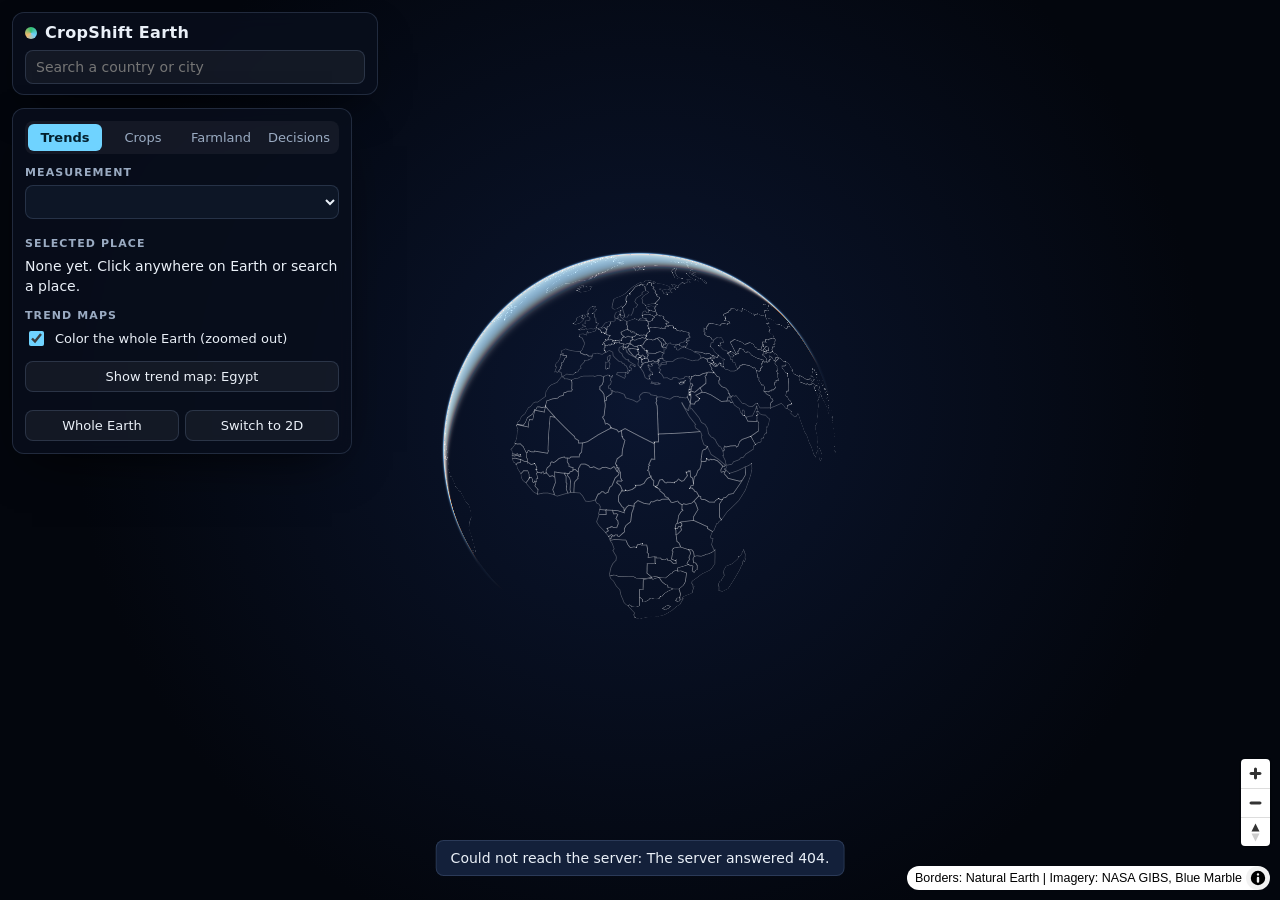
==== commit 1f3d5c9c: "Crops, Farmland and Decisions tabs for Egypt - Crops: pick a crop, irrigated or rain only, now / 203" ====
--- a/app/index.html
+++ b/app/index.html
@@ -22,31 +22,76 @@
 
   <aside id="sidebar" class="glass">
     <nav class="tabs" role="tablist" aria-label="Modes">
-      <button role="tab" aria-selected="true" id="tab-trends">Trends</button>
-      <button role="tab" aria-selected="false" disabled title="Coming soon">Farmland</button>
-      <button role="tab" aria-selected="false" disabled title="Coming soon">Crops</button>
-      <button role="tab" aria-selected="false" disabled title="Coming soon">Decisions</button>
+      <button role="tab" aria-selected="true" data-tab="trends" id="tab-trends">Trends</button>
+      <button role="tab" aria-selected="false" data-tab="crops" id="tab-crops">Crops</button>
+      <button role="tab" aria-selected="false" data-tab="farmland" id="tab-farmland">Farmland</button>
+      <button role="tab" aria-selected="false" data-tab="decisions" id="tab-decisions">Decisions</button>
     </nav>
 
-    <section class="block">
+    <!-- Trends tab -->
+    <section class="block" data-for="trends">
       <label for="var-select" class="label">Measurement</label>
       <select id="var-select"></select>
       <p id="var-definition" class="definition"></p>
     </section>
 
-    <section class="block">
+    <section class="block" data-for="trends">
       <div class="label">Selected place</div>
       <p id="selection-text" class="selection">None yet. Click anywhere on Earth or search a place.</p>
     </section>
 
-    <section class="block">
+    <section class="block" data-for="trends">
       <div class="label">Trend maps</div>
       <label class="check"><input type="checkbox" id="world-toggle" checked /> Color the whole Earth (zoomed out)</label>
       <p id="world-note" class="note"></p>
       <button id="region-toggle" class="btn wide">Show trend map: Egypt</button>
       <p id="region-note" class="note"></p>
-      <div id="legend" hidden></div>
     </section>
+
+    <!-- Farming tabs (Crops, Farmland, Decisions) -->
+    <section class="block" data-for="crops farmland decisions" hidden>
+      <p class="note">Farming analysis for <strong>Egypt</strong>, from NASA climate and FAO crop needs.
+        Future views assume today's measured trends continue; they are not forecasts.</p>
+    </section>
+
+    <section class="block" data-for="crops" hidden>
+      <label for="crop-select" class="label">Crop</label>
+      <select id="crop-select"></select>
+      <p id="crop-info" class="definition"></p>
+      <div class="label">Show</div>
+      <div class="seg" role="group" aria-label="Crop map">
+        <button data-crop-view="score" class="on">Suitability</button>
+        <button data-crop-view="heat">Years to heat limit</button>
+      </div>
+    </section>
+
+    <section class="block" data-for="farmland" hidden>
+      <div class="label">Show</div>
+      <div class="seg" role="group" aria-label="Farmland map">
+        <button data-land-view="count" class="on">Crops that fit</button>
+        <button data-land-view="change">Change by 2035</button>
+      </div>
+    </section>
+
+    <section class="block" data-for="crops farmland" hidden>
+      <div class="label">Water</div>
+      <div class="seg" role="group" aria-label="Water">
+        <button data-mode="irrigated" class="on">Irrigated</button>
+        <button data-mode="rainfed">Rain only</button>
+      </div>
+      <div class="label" id="horizon-label">When</div>
+      <div class="seg" role="group" aria-label="Time horizon" id="horizon-seg">
+        <button data-h="0" class="on">Now</button>
+        <button data-h="1">2030</button>
+        <button data-h="2">2035</button>
+      </div>
+    </section>
+
+    <section class="block" data-for="crops farmland decisions" hidden>
+      <p id="farm-note" class="note"></p>
+    </section>
+
+    <div id="legend" hidden></div>
 
     <div class="toolbar">
       <button id="btn-home" class="btn">Whole Earth</button>
--- a/app/style.css
+++ b/app/style.css
@@ -99,3 +99,31 @@
 @media (prefers-reduced-motion: reduce) { * { transition: none !important; animation: none !important; } }
 .check { display: flex; gap: 8px; align-items: center; font-size: 13px; cursor: pointer; }
 .check input { accent-color: var(--accent); width: 15px; height: 15px; }
+.seg { display: flex; gap: 4px; background: var(--glass-2); padding: 3px; border-radius: 8px; }
+.seg button { flex: 1; font: inherit; font-size: 12.5px; color: var(--muted); background: transparent; border: 0; border-radius: 6px; padding: 6px 4px; cursor: pointer; }
+.seg button.on { background: rgba(111, 211, 255, .2); color: var(--fg); font-weight: 600; box-shadow: inset 0 0 0 1px rgba(111, 211, 255, .45); }
+.seg button:focus-visible { outline: 2px solid var(--accent); outline-offset: 1px; }
+[data-for][hidden] { display: none !important; }
+
+/* farming panel */
+.climate { display: grid; grid-template-columns: auto 1fr; gap: 3px 12px; font-size: 13px; margin: 8px 0; }
+.climate dt { color: var(--muted); }
+.climate dd { margin: 0; font-variant-numeric: tabular-nums; }
+.crop-table { width: 100%; border-collapse: collapse; font-size: 12.5px; margin-top: 6px; }
+.crop-table th { text-align: left; color: var(--muted); font-weight: 600; font-size: 11px; text-transform: uppercase; letter-spacing: .06em; padding: 4px 4px; border-bottom: 1px solid var(--line); }
+.crop-table td { padding: 5px 4px; border-bottom: 1px solid rgba(150, 175, 220, .08); vertical-align: middle; font-variant-numeric: tabular-nums; }
+.crop-table tr.sel td { background: rgba(111, 211, 255, .1); }
+.bar { position: relative; height: 8px; border-radius: 4px; background: rgba(255, 255, 255, .07); min-width: 70px; }
+.bar i { position: absolute; left: 0; top: 0; bottom: 0; border-radius: 4px; }
+.delta-up { color: #6fdc8c; } .delta-down { color: #ff8a7a; } .delta-flat { color: var(--muted); }
+.ev { display: inline-block; font-size: 10.5px; font-weight: 700; padding: 1px 6px; border-radius: 99px; }
+.ev.S { background: var(--strong); color: #04210f; } .ev.M { background: var(--moderate); color: #2a1e00; } .ev.N, .ev.- { background: var(--notproven); color: #0d0f12; }
+.rank { list-style: none; margin: 6px 0 12px; padding: 0; counter-reset: r; }
+.rank li { counter-increment: r; display: grid; grid-template-columns: 22px 1fr auto; gap: 8px; align-items: center; padding: 7px 6px; border-radius: 8px; cursor: pointer; font-size: 13px; }
+.rank li::before { content: counter(r); color: var(--muted); font-variant-numeric: tabular-nums; text-align: right; }
+.rank li:hover, .rank li:focus-visible { background: rgba(111, 211, 255, .1); outline: none; }
+.rank .sub { display: block; color: var(--muted); font-size: 11.5px; }
+.rank .val { font-weight: 700; font-variant-numeric: tabular-nums; text-align: right; }
+#panel h3 { font-size: 13px; text-transform: uppercase; letter-spacing: .08em; color: var(--muted); margin: 14px 0 2px; }
+.sw { display: inline-block; width: 10px; height: 10px; border-radius: 2px; margin-right: 4px; vertical-align: -1px; }
+#legend .np i { background: var(--notproven); }
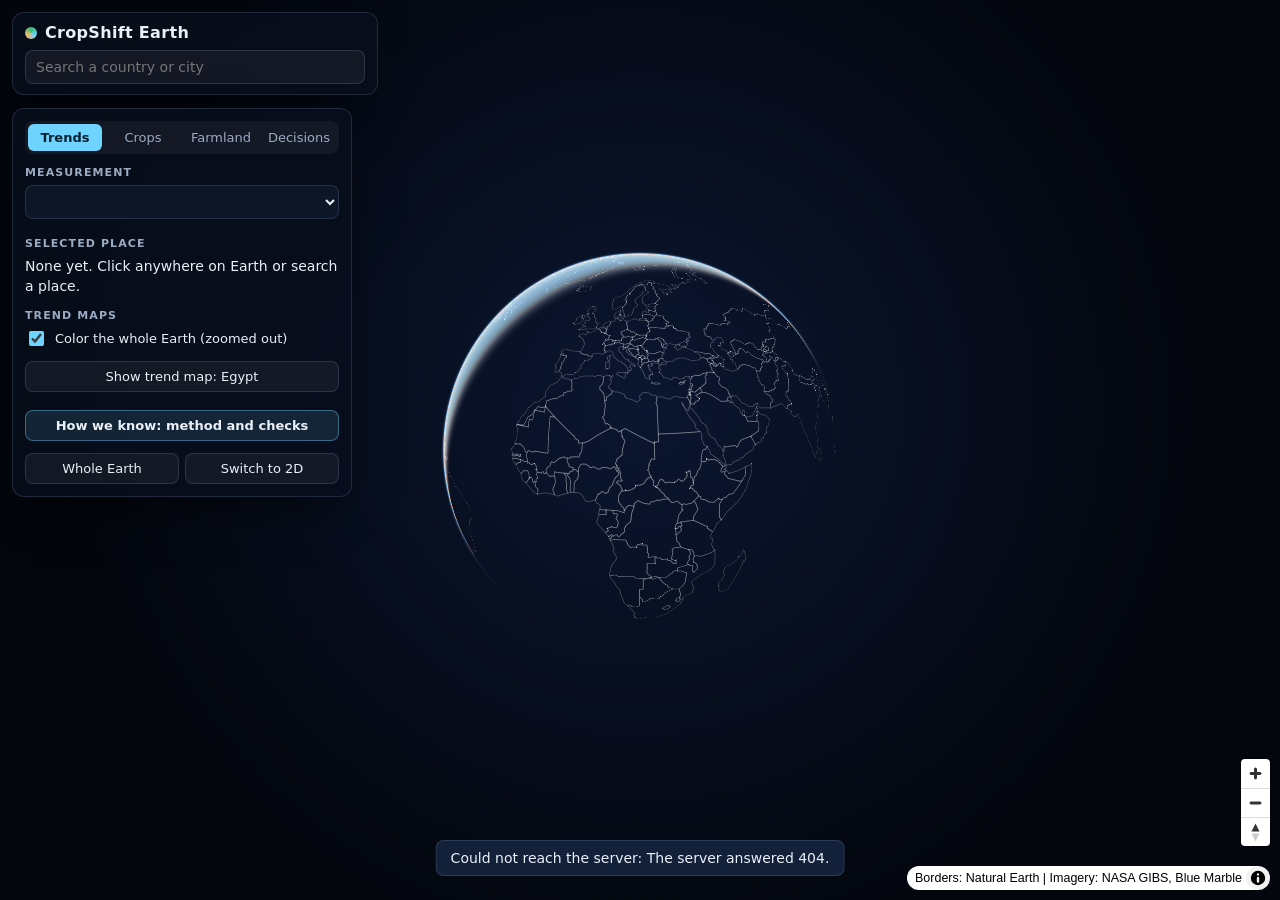
==== commit 06c9b7b0: "How we know panel (F5) with real validation numbers ml/validate.py + /api/validation: cross-check of" ====
--- a/app/index.html
+++ b/app/index.html
@@ -93,6 +93,7 @@
 
     <div id="legend" hidden></div>
 
+    <button id="btn-methods" class="btn wide methods-btn">How we know: method and checks</button>
     <div class="toolbar">
       <button id="btn-home" class="btn">Whole Earth</button>
       <button id="btn-proj" class="btn">Switch to 2D</button>
--- a/app/style.css
+++ b/app/style.css
@@ -127,3 +127,11 @@
 #panel h3 { font-size: 13px; text-transform: uppercase; letter-spacing: .08em; color: var(--muted); margin: 14px 0 2px; }
 .sw { display: inline-block; width: 10px; height: 10px; border-radius: 2px; margin-right: 4px; vertical-align: -1px; }
 #legend .np i { background: var(--notproven); }
+
+.methods-btn { background: rgba(111, 211, 255, .12); border-color: rgba(111, 211, 255, .4); font-weight: 600; }
+.steps { margin: 6px 0 8px; padding-left: 20px; font-size: 13px; line-height: 1.5; }
+.steps li { margin-bottom: 4px; }
+.checks, .limits { margin: 6px 0; padding-left: 0; list-style: none; font-size: 13px; line-height: 1.5; }
+.limits { padding-left: 18px; list-style: disc; color: #d6dfec; }
+.checks .ok { color: #2fbf71; font-weight: 700; } .checks .bad { color: #ff8a7a; font-weight: 700; }
+#panel svg { display: block; width: 100%; height: auto; }
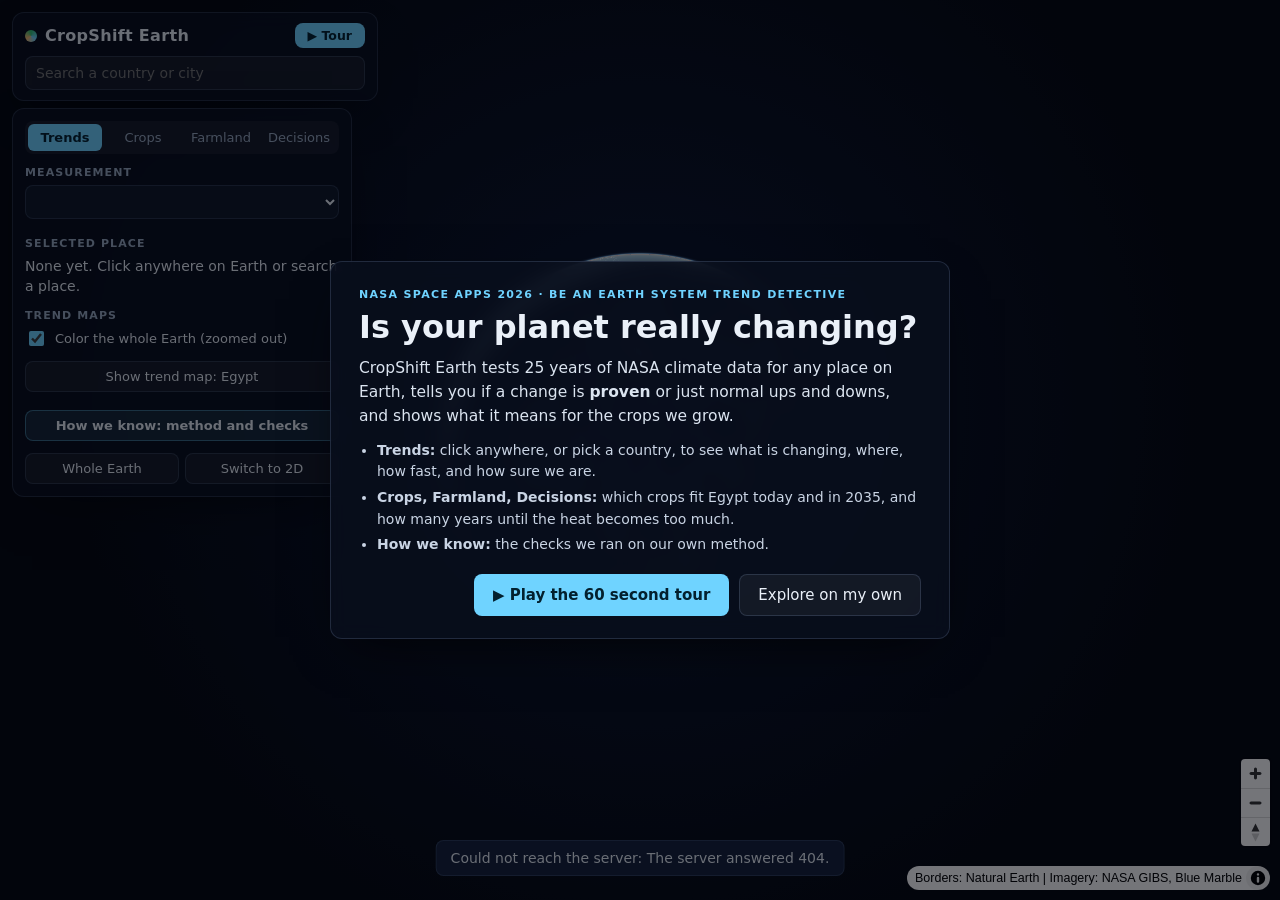
==== commit 1f7e7405: "Guided tour, welcome screen, demo cache warm-up, country boxes fix - Tour (9 steps): world, Egypt, A" ====
--- a/app/index.html
+++ b/app/index.html
@@ -11,7 +11,8 @@
   <div id="globe" aria-label="Interactive globe"></div>
 
   <header id="topbar" class="glass">
-    <div class="brand"><span class="mark" aria-hidden="true"></span>CropShift Earth</div>
+    <div class="brand"><span class="mark" aria-hidden="true"></span>CropShift Earth
+      <button id="btn-tour" class="btn tour-btn" title="Play the 60 second story">▶ Tour</button></div>
     <div class="search">
       <label for="search-input" class="sr-only">Search a country or city</label>
       <input id="search-input" type="search" placeholder="Search a country or city" autocomplete="off" role="combobox"
@@ -102,6 +103,24 @@
 
   <section id="panel" class="glass" aria-live="polite" hidden></section>
 
+  <div id="welcome" role="dialog" aria-modal="true" aria-labelledby="welcome-title" hidden>
+    <div class="welcome-card glass">
+      <div class="kicker">NASA Space Apps 2026 · Be An Earth System Trend Detective</div>
+      <h1 id="welcome-title">Is your planet really changing?</h1>
+      <p class="welcome-lead">CropShift Earth tests 25 years of NASA climate data for any place on Earth, tells you if a change is
+        <strong>proven</strong> or just normal ups and downs, and shows what it means for the crops we grow.</p>
+      <ul class="welcome-list">
+        <li><strong>Trends:</strong> click anywhere, or pick a country, to see what is changing, where, how fast, and how sure we are.</li>
+        <li><strong>Crops, Farmland, Decisions:</strong> which crops fit Egypt today and in 2035, and how many years until the heat becomes too much.</li>
+        <li><strong>How we know:</strong> the checks we ran on our own method.</li>
+      </ul>
+      <div class="welcome-actions">
+        <button id="welcome-tour" class="btn tour-btn big">▶ Play the 60 second tour</button>
+        <button id="welcome-explore" class="btn big">Explore on my own</button>
+      </div>
+    </div>
+  </div>
+
   <div id="toast" role="status" hidden></div>
 
   <script src="vendor/maplibre-gl.js"></script>
--- a/app/style.css
+++ b/app/style.css
@@ -135,3 +135,28 @@
 .limits { padding-left: 18px; list-style: disc; color: #d6dfec; }
 .checks .ok { color: #2fbf71; font-weight: 700; } .checks .bad { color: #ff8a7a; font-weight: 700; }
 #panel svg { display: block; width: 100%; height: auto; }
+
+.brand { justify-content: flex-start; }
+.tour-btn { margin-left: auto; padding: 4px 12px; font-size: 12.5px; font-weight: 700; background: var(--accent); color: var(--accent-ink); border-color: transparent; }
+.tour-btn:hover { background: #9be2ff; }
+#tour { left: 50%; transform: translateX(-50%); bottom: max(28px, env(safe-area-inset-bottom)); width: min(760px, calc(100% - 32px));
+  padding: 14px 18px 12px; z-index: 25; border-color: rgba(111, 211, 255, .45); box-sizing: border-box; }
+.tour-top { display: flex; justify-content: space-between; align-items: center; gap: 12px; }
+.tour-step { font-size: 11px; letter-spacing: .12em; text-transform: uppercase; color: var(--accent); font-weight: 700; }
+.tour-text { margin: 8px 0 10px; font-size: 18px; line-height: 1.45; font-weight: 500; text-wrap: balance; }
+.tour-dots { display: flex; gap: 5px; }
+.tour-dots i { flex: 1; height: 3px; border-radius: 2px; background: rgba(255, 255, 255, .15); }
+.tour-dots i.on { background: var(--accent); }
+@media (max-width: 760px) { .tour-text { font-size: 15px; } #tour { bottom: auto; top: 50%; transform: translate(-50%, -50%); } }
+
+#welcome { position: fixed; inset: 0; z-index: 40; display: grid; place-items: center; background: rgba(2, 5, 12, .55);
+  padding: max(16px, env(safe-area-inset-top)) max(16px, env(safe-area-inset-right)) max(16px, env(safe-area-inset-bottom)) max(16px, env(safe-area-inset-left)); }
+#welcome[hidden] { display: none; }
+.welcome-card { position: relative; width: min(620px, 100%); padding: 26px 28px 22px; box-sizing: border-box; max-height: 100%; overflow: auto; }
+.welcome-card .kicker { font-size: 11px; letter-spacing: .12em; text-transform: uppercase; color: var(--accent); font-weight: 700; }
+.welcome-card h1 { font-size: clamp(24px, 4vw, 32px); margin: 8px 0 10px; line-height: 1.15; text-wrap: balance; }
+.welcome-lead { font-size: 15.5px; line-height: 1.55; margin: 0 0 12px; color: #dbe4f0; }
+.welcome-list { margin: 0 0 18px; padding-left: 18px; font-size: 14px; line-height: 1.55; color: #c9d4e4; }
+.welcome-list li { margin-bottom: 4px; }
+.welcome-actions { display: flex; gap: 10px; flex-wrap: wrap; }
+.btn.big { padding: 11px 18px; font-size: 15px; }
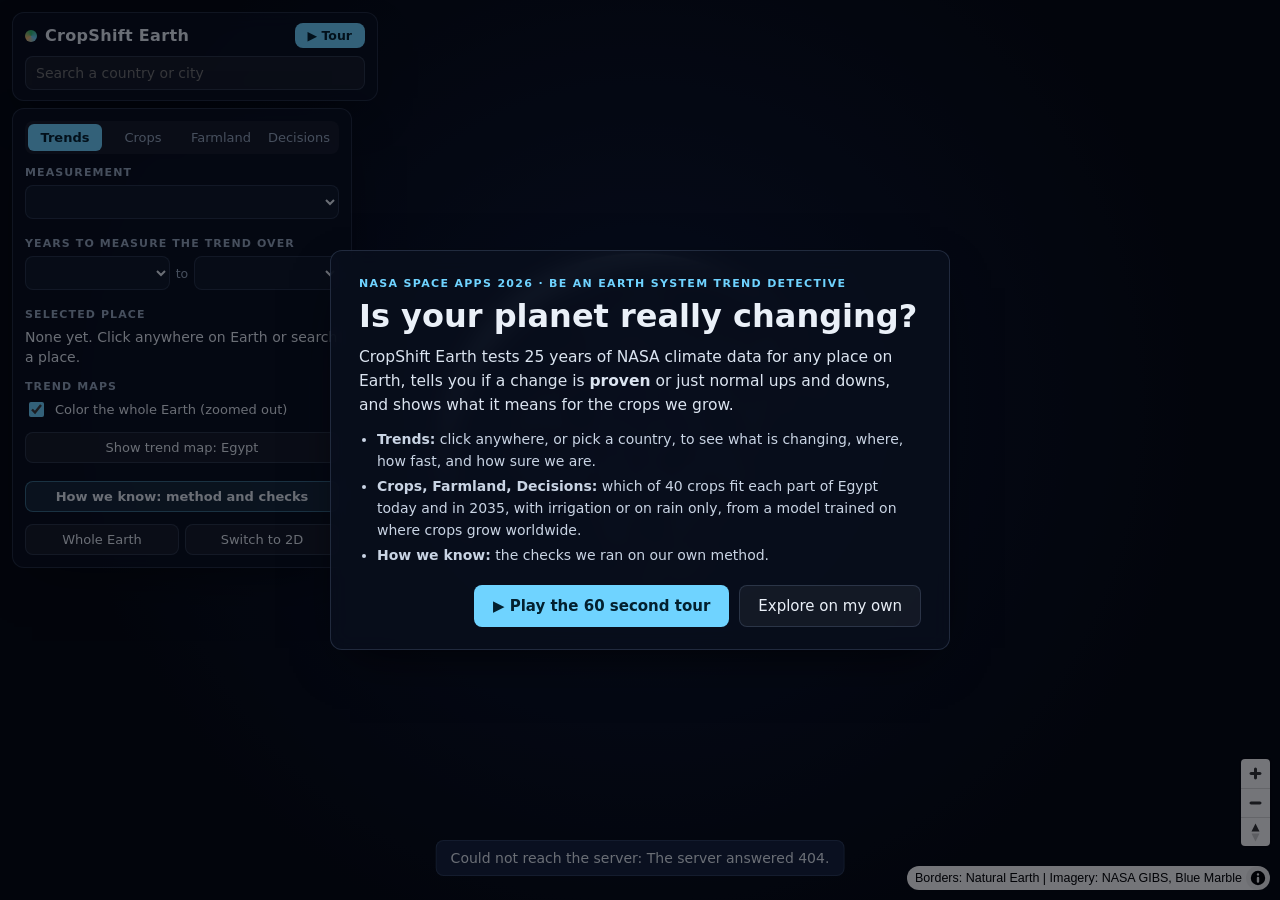
==== commit 25e1ea2c: "Crop model v3: retrain Manus's model to remove rain-only false alarms - ml/crop_model/: the trained " ====
--- a/app/index.html
+++ b/app/index.html
@@ -37,6 +37,17 @@
     </section>
 
     <section class="block" data-for="trends">
+      <div class="label">Years to measure the trend over</div>
+      <div class="years">
+        <select id="year-from" aria-label="First year"></select>
+        <span>to</span>
+        <select id="year-to" aria-label="Last year"></select>
+        <button id="year-reset" class="btn" hidden>All years</button>
+      </div>
+      <p id="year-note" class="note"></p>
+    </section>
+
+    <section class="block" data-for="trends">
       <div class="label">Selected place</div>
       <p id="selection-text" class="selection">None yet. Click anywhere on Earth or search a place.</p>
     </section>
@@ -51,8 +62,7 @@
 
     <!-- Farming tabs (Crops, Farmland, Decisions) -->
     <section class="block" data-for="crops farmland decisions" hidden>
-      <p class="note">Farming analysis for <strong>Egypt</strong>, from NASA climate and FAO crop needs.
-        Future views assume today's measured trends continue; they are not forecasts.</p>
+      <p class="note" id="farm-intro">Farming analysis for <strong>Egypt</strong>.</p>
     </section>
 
     <section class="block" data-for="crops" hidden>
@@ -111,7 +121,7 @@
         <strong>proven</strong> or just normal ups and downs, and shows what it means for the crops we grow.</p>
       <ul class="welcome-list">
         <li><strong>Trends:</strong> click anywhere, or pick a country, to see what is changing, where, how fast, and how sure we are.</li>
-        <li><strong>Crops, Farmland, Decisions:</strong> which crops fit Egypt today and in 2035, and how many years until the heat becomes too much.</li>
+        <li><strong>Crops, Farmland, Decisions:</strong> which of 40 crops fit each part of Egypt today and in 2035, with irrigation or on rain only, from a model trained on where crops grow worldwide.</li>
         <li><strong>How we know:</strong> the checks we ran on our own method.</li>
       </ul>
       <div class="welcome-actions">
--- a/app/style.css
+++ b/app/style.css
@@ -160,3 +160,28 @@
 .welcome-list li { margin-bottom: 4px; }
 .welcome-actions { display: flex; gap: 10px; flex-wrap: wrap; }
 .btn.big { padding: 11px 18px; font-size: 15px; }
+
+/* "Could this be luck?" box in the trend panel */
+.range strong { color: var(--fg); font-variant-numeric: tabular-nums; }
+.luck { border-radius: 8px; padding: 8px 10px; margin: 8px 0; border: 1px solid var(--line); background: var(--glass-2); }
+.luck.strong { border-color: rgba(47, 191, 113, .55); }
+.luck.moderate { border-color: rgba(224, 178, 58, .55); }
+.luck-top { display: flex; justify-content: space-between; align-items: baseline; gap: 10px; }
+.luck-label { font-size: 11px; text-transform: uppercase; letter-spacing: .1em; color: var(--muted); font-weight: 600; }
+.luck-value { font-size: 20px; font-weight: 700; font-variant-numeric: tabular-nums; }
+.luck p { margin: 4px 0 0; font-size: 12.5px; line-height: 1.45; color: var(--muted); }
+.btn:disabled, .seg button:disabled, .check input:disabled { opacity: .45; cursor: not-allowed; }
+
+/* Year range picker (Trends tab) and the total change headline */
+.years { display: flex; align-items: center; gap: 6px; }
+.years select { flex: 1; min-width: 0; }
+.years span { color: var(--muted); font-size: 12.5px; }
+.years .btn { padding: 6px 8px; font-size: 12px; white-space: nowrap; }
+.rate-sub { font-size: 13px; font-weight: 500; color: var(--muted); margin-left: 4px; }
+.headline { display: grid; grid-template-columns: 1fr 1fr; gap: 8px; margin: 10px 0 6px; }
+.stat { border: 1px solid var(--line); background: var(--glass-2); border-radius: 8px; padding: 8px 10px; min-width: 0; }
+.stat-val { font-size: 22px; font-weight: 700; line-height: 1.15; font-variant-numeric: tabular-nums; overflow-wrap: anywhere; }
+.stat-unit { font-size: 13px; font-weight: 600; color: var(--muted); }
+.stat-lab { font-size: 11px; text-transform: uppercase; letter-spacing: .08em; color: var(--muted); font-weight: 600; margin-top: 3px; }
+.luck-top .badge { margin: 0; }
+.luck p strong { color: var(--fg); }
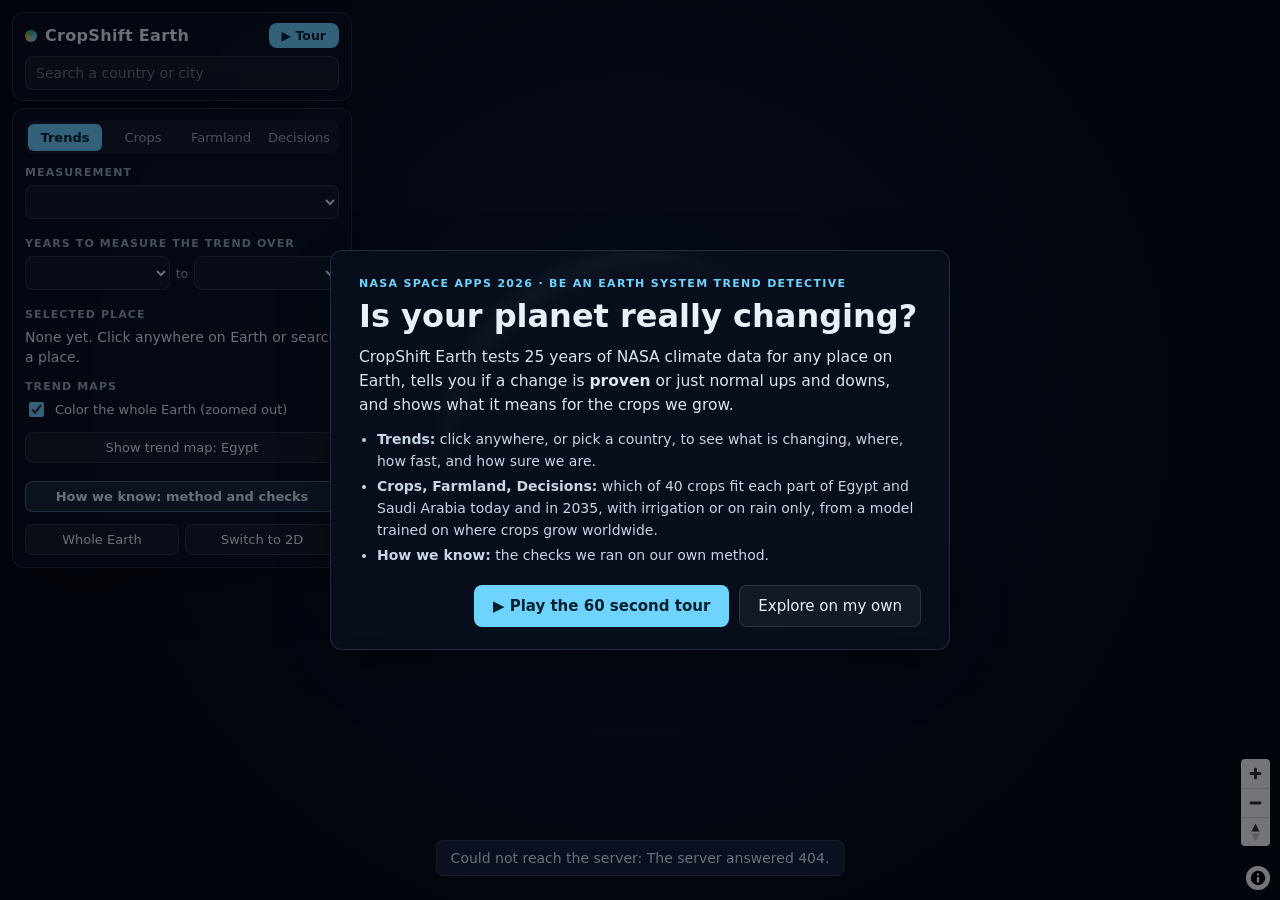
==== commit 60c1aa56: "Saudi Arabia as the second farming country (decision D7, proposed by Mada) - ml/crop_outlook.py work" ====
--- a/app/index.html
+++ b/app/index.html
@@ -62,6 +62,8 @@
 
     <!-- Farming tabs (Crops, Farmland, Decisions) -->
     <section class="block" data-for="crops farmland decisions" hidden>
+      <label for="farm-country" class="label">Country</label>
+      <select id="farm-country"><option value="EGY">Egypt</option></select>
       <p class="note" id="farm-intro">Farming analysis for <strong>Egypt</strong>.</p>
     </section>
 
@@ -121,7 +123,7 @@
         <strong>proven</strong> or just normal ups and downs, and shows what it means for the crops we grow.</p>
       <ul class="welcome-list">
         <li><strong>Trends:</strong> click anywhere, or pick a country, to see what is changing, where, how fast, and how sure we are.</li>
-        <li><strong>Crops, Farmland, Decisions:</strong> which of 40 crops fit each part of Egypt today and in 2035, with irrigation or on rain only, from a model trained on where crops grow worldwide.</li>
+        <li><strong>Crops, Farmland, Decisions:</strong> which of 40 crops fit each part of Egypt and Saudi Arabia today and in 2035, with irrigation or on rain only, from a model trained on where crops grow worldwide.</li>
         <li><strong>How we know:</strong> the checks we ran on our own method.</li>
       </ul>
       <div class="welcome-actions">
--- a/app/style.css
+++ b/app/style.css
@@ -23,7 +23,7 @@
 .glass { position: fixed; z-index: 10; background: var(--glass); border: 1px solid var(--line); border-radius: 12px;
   backdrop-filter: blur(10px); box-shadow: 0 18px 50px -20px rgba(0, 0, 0, .85); }
 
-#topbar { top: max(12px, env(safe-area-inset-top)); left: max(12px, env(safe-area-inset-left)); width: 340px;
+#topbar { top: max(12px, env(safe-area-inset-top)); left: max(12px, env(safe-area-inset-left)); width: 340px; box-sizing: border-box;
   padding: 10px 12px; display: flex; flex-direction: column; gap: 8px; }
 .brand { font-weight: 700; font-size: 16px; letter-spacing: .02em; display: flex; align-items: center; gap: 8px; }
 .mark { width: 12px; height: 12px; border-radius: 50%; background: conic-gradient(var(--strong), var(--accent), var(--warn), var(--strong)); }
@@ -91,10 +91,23 @@
 
 .pin { width: 16px; height: 16px; border-radius: 50%; background: var(--accent); border: 3px solid #fff; box-shadow: 0 0 0 4px rgba(111, 211, 255, .35); }
 
-@media (max-width: 760px) {
+/* Wide screens: the place panel stops above the map's bottom right corner, so zoom, compass and the map
+   credits (i) always stay visible and clickable; a long answer scrolls inside the panel. */
+@media (min-width: 801px) {
+  #panel { max-height: calc(100% - 24px - 170px); }
+  /* Opened map credits wrap to the right of the sidebar column instead of running under it. */
+  .maplibregl-ctrl-bottom-right { max-width: calc(100% - 372px); }
+}
+/* Narrow screens (phones, a narrow window): one column. Below 800 px the sidebar (340) and the panel (400)
+   no longer fit side by side. */
+@media (max-width: 800px) {
   #topbar, #sidebar { width: auto; right: max(12px, env(safe-area-inset-right)); }
   #sidebar { max-height: 38%; }
-  #panel { top: auto; bottom: max(12px, env(safe-area-inset-bottom)); left: max(12px, env(safe-area-inset-left)); width: auto; max-height: 55%; }
+  #panel { top: auto; bottom: max(12px, env(safe-area-inset-bottom)); left: max(12px, env(safe-area-inset-left)); width: auto; max-height: 52%; }
+  /* With a place open, the sidebar gives up the lower half so the two never cover each other. */
+  body:has(#panel:not([hidden])) #sidebar { max-height: calc(48% - 128px); }
+  /* The panel covers the bottom right corner: phones zoom with two fingers, so the buttons step aside. */
+  body:has(#panel:not([hidden])) .maplibregl-ctrl-bottom-right .maplibregl-ctrl-group { display: none; }
 }
 @media (prefers-reduced-motion: reduce) { * { transition: none !important; animation: none !important; } }
 .check { display: flex; gap: 8px; align-items: center; font-size: 13px; cursor: pointer; }
@@ -147,7 +160,7 @@
 .tour-dots { display: flex; gap: 5px; }
 .tour-dots i { flex: 1; height: 3px; border-radius: 2px; background: rgba(255, 255, 255, .15); }
 .tour-dots i.on { background: var(--accent); }
-@media (max-width: 760px) { .tour-text { font-size: 15px; } #tour { bottom: auto; top: 50%; transform: translate(-50%, -50%); } }
+@media (max-width: 800px) { .tour-text { font-size: 15px; } #tour { bottom: auto; top: 50%; transform: translate(-50%, -50%); } }
 
 #welcome { position: fixed; inset: 0; z-index: 40; display: grid; place-items: center; background: rgba(2, 5, 12, .55);
   padding: max(16px, env(safe-area-inset-top)) max(16px, env(safe-area-inset-right)) max(16px, env(safe-area-inset-bottom)) max(16px, env(safe-area-inset-left)); }
@@ -159,6 +172,7 @@
 .welcome-list { margin: 0 0 18px; padding-left: 18px; font-size: 14px; line-height: 1.55; color: #c9d4e4; }
 .welcome-list li { margin-bottom: 4px; }
 .welcome-actions { display: flex; gap: 10px; flex-wrap: wrap; }
+@media (max-width: 480px) { .welcome-actions { flex-direction: column; } .welcome-actions .btn { width: 100%; } }
 .btn.big { padding: 11px 18px; font-size: 15px; }
 
 /* "Could this be luck?" box in the trend panel */
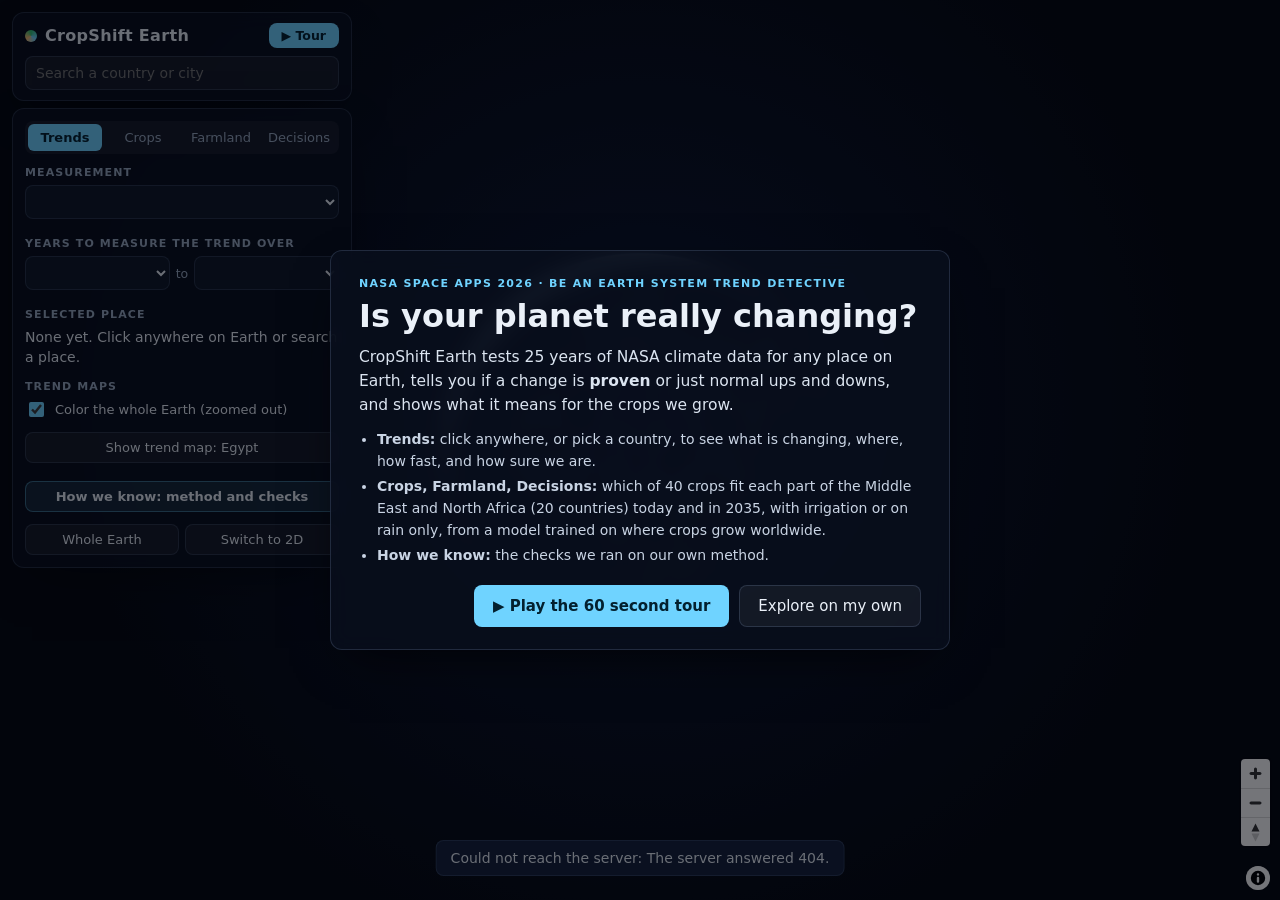
==== commit 620bf3ac: "Middle East and North Africa: 20 farming countries; map names Palestine only, Golan in Syria - ml/fo" ====
--- a/app/index.html
+++ b/app/index.html
@@ -123,7 +123,7 @@
         <strong>proven</strong> or just normal ups and downs, and shows what it means for the crops we grow.</p>
       <ul class="welcome-list">
         <li><strong>Trends:</strong> click anywhere, or pick a country, to see what is changing, where, how fast, and how sure we are.</li>
-        <li><strong>Crops, Farmland, Decisions:</strong> which of 40 crops fit each part of Egypt and Saudi Arabia today and in 2035, with irrigation or on rain only, from a model trained on where crops grow worldwide.</li>
+        <li><strong>Crops, Farmland, Decisions:</strong> which of 40 crops fit each part of the Middle East and North Africa (20 countries) today and in 2035, with irrigation or on rain only, from a model trained on where crops grow worldwide.</li>
         <li><strong>How we know:</strong> the checks we ran on our own method.</li>
       </ul>
       <div class="welcome-actions">
